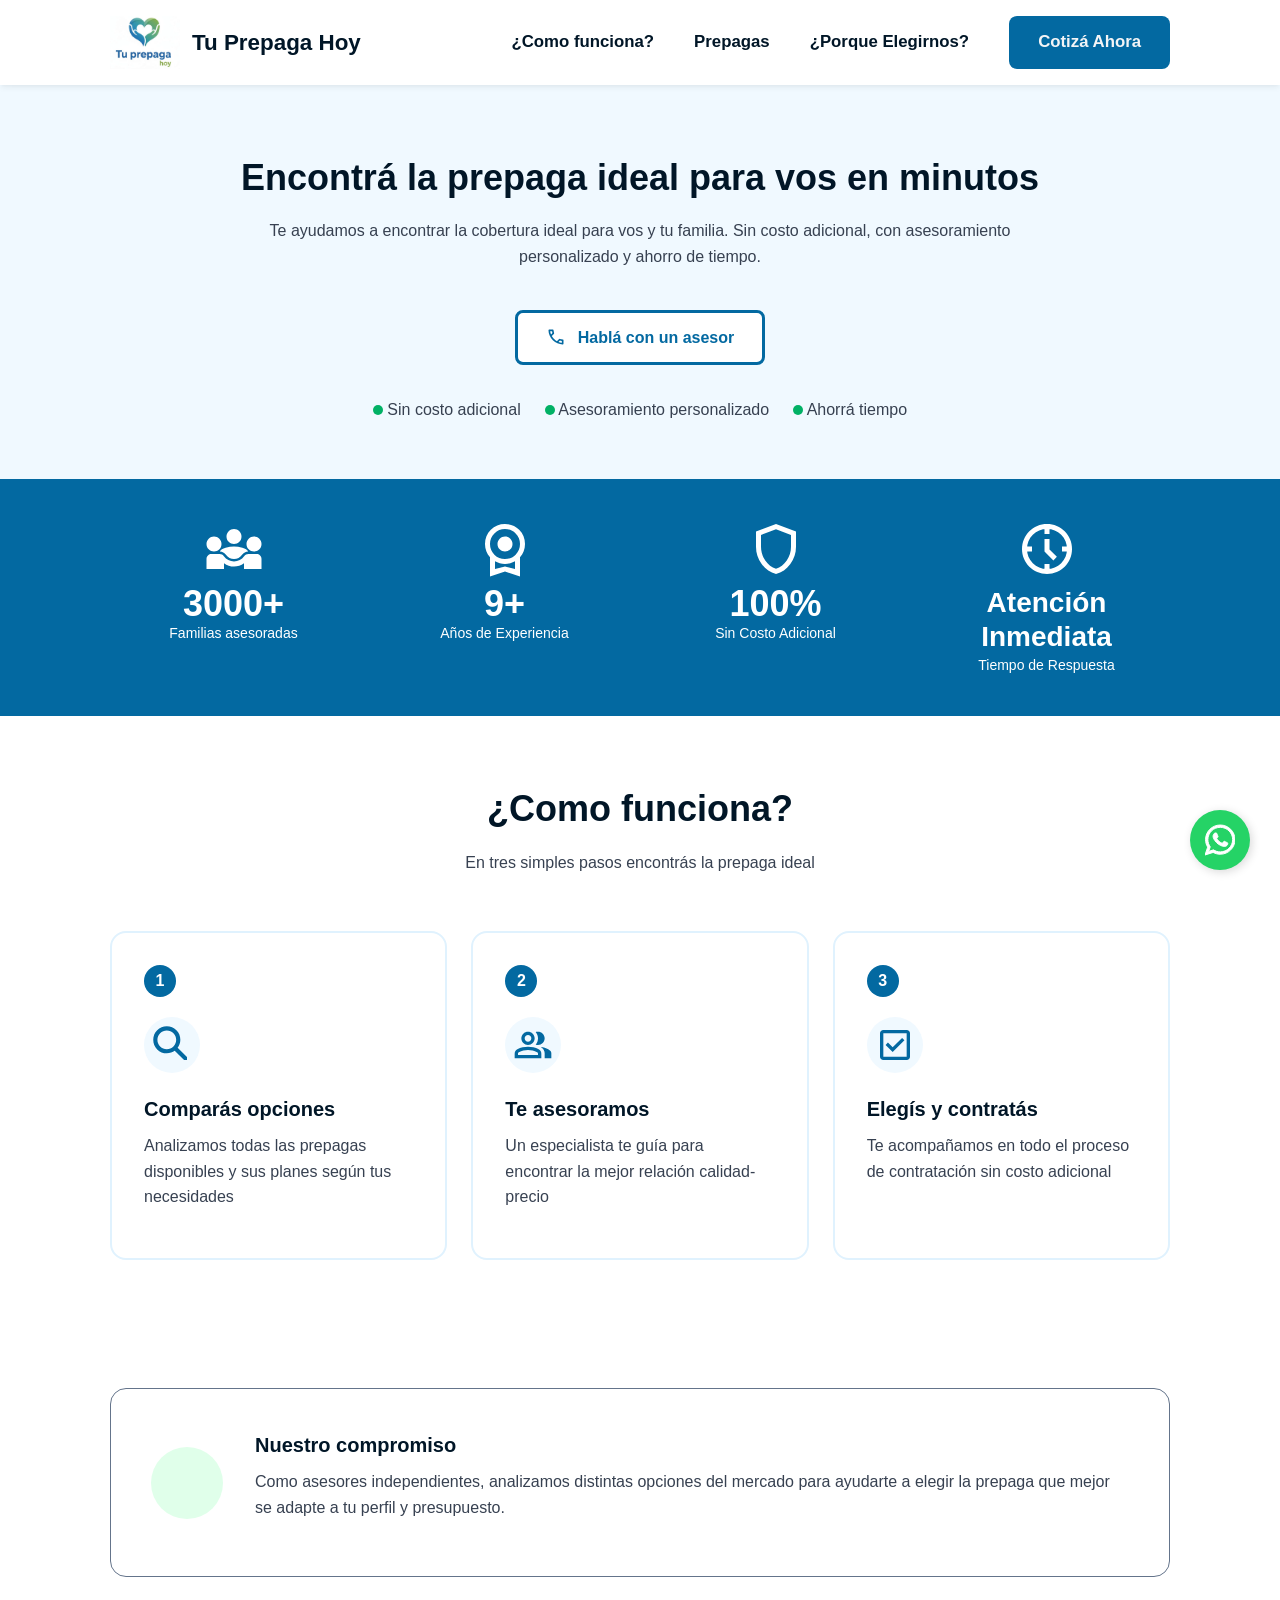
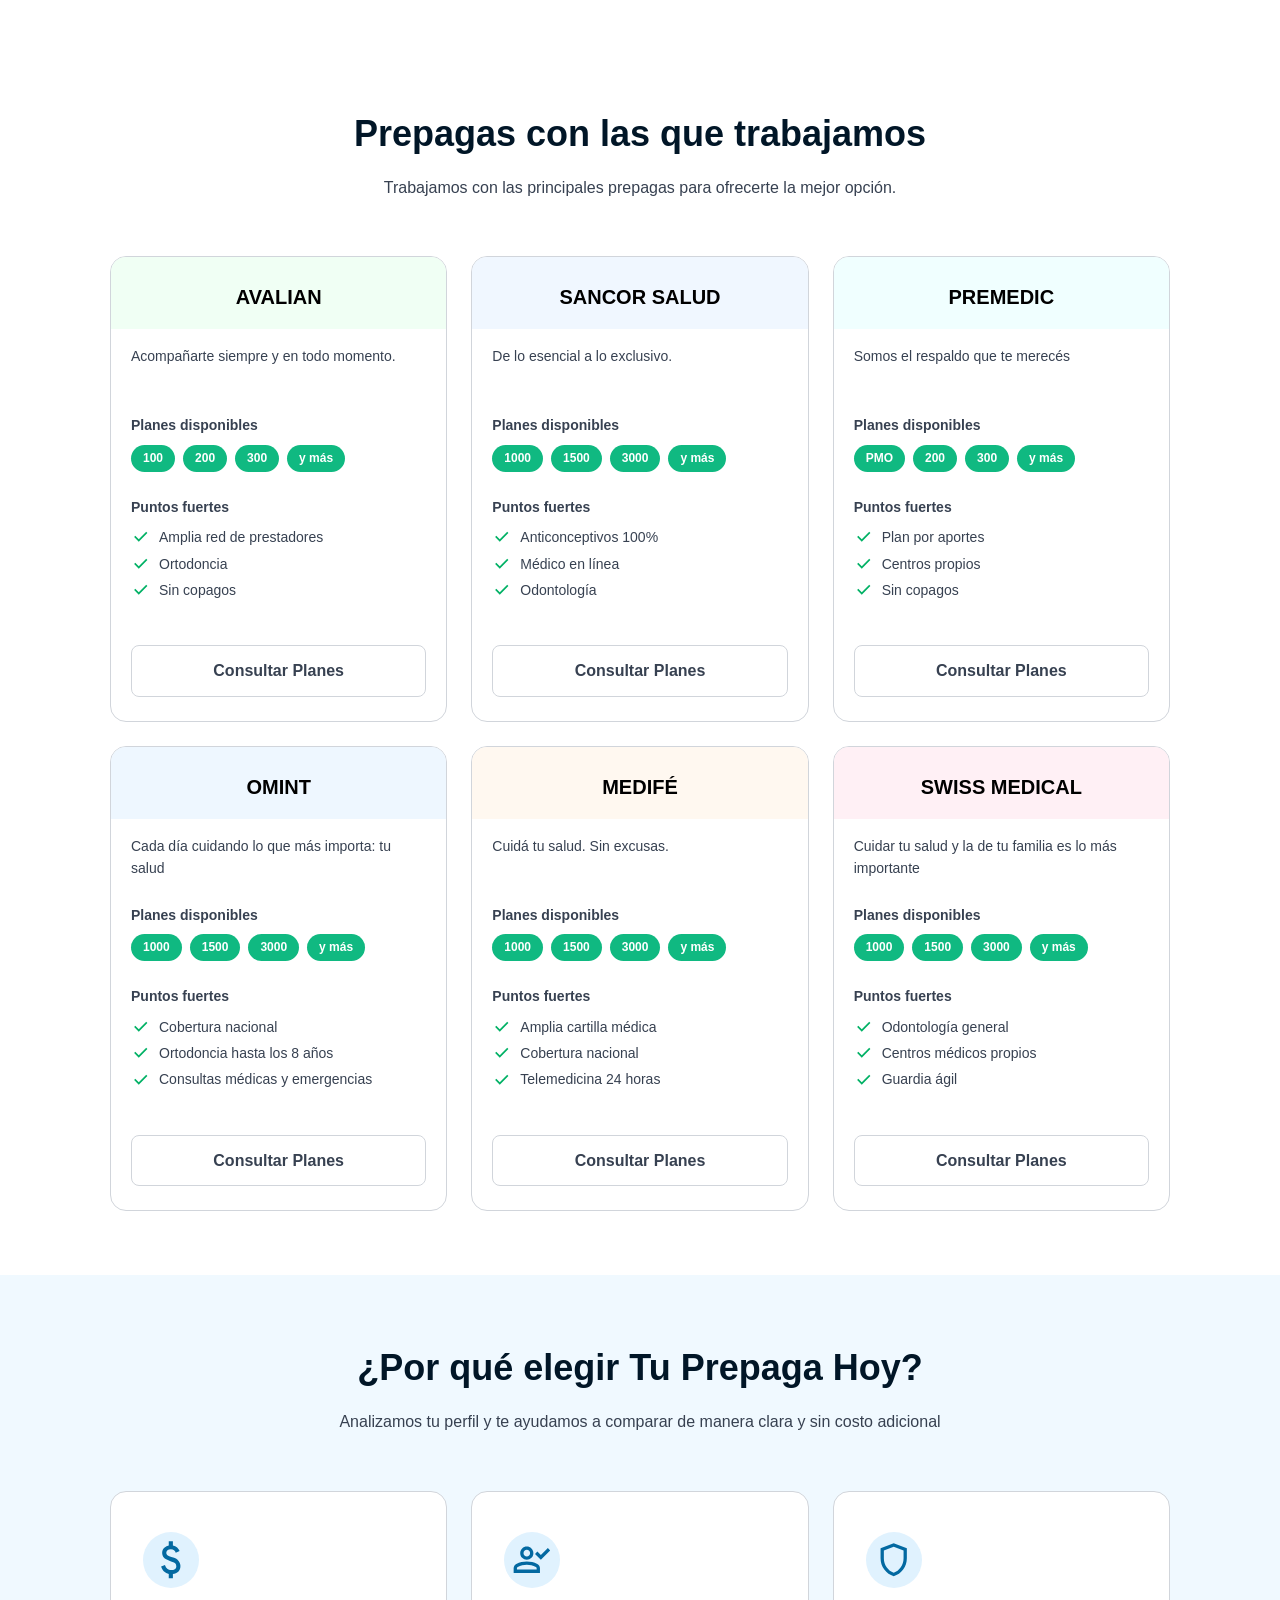
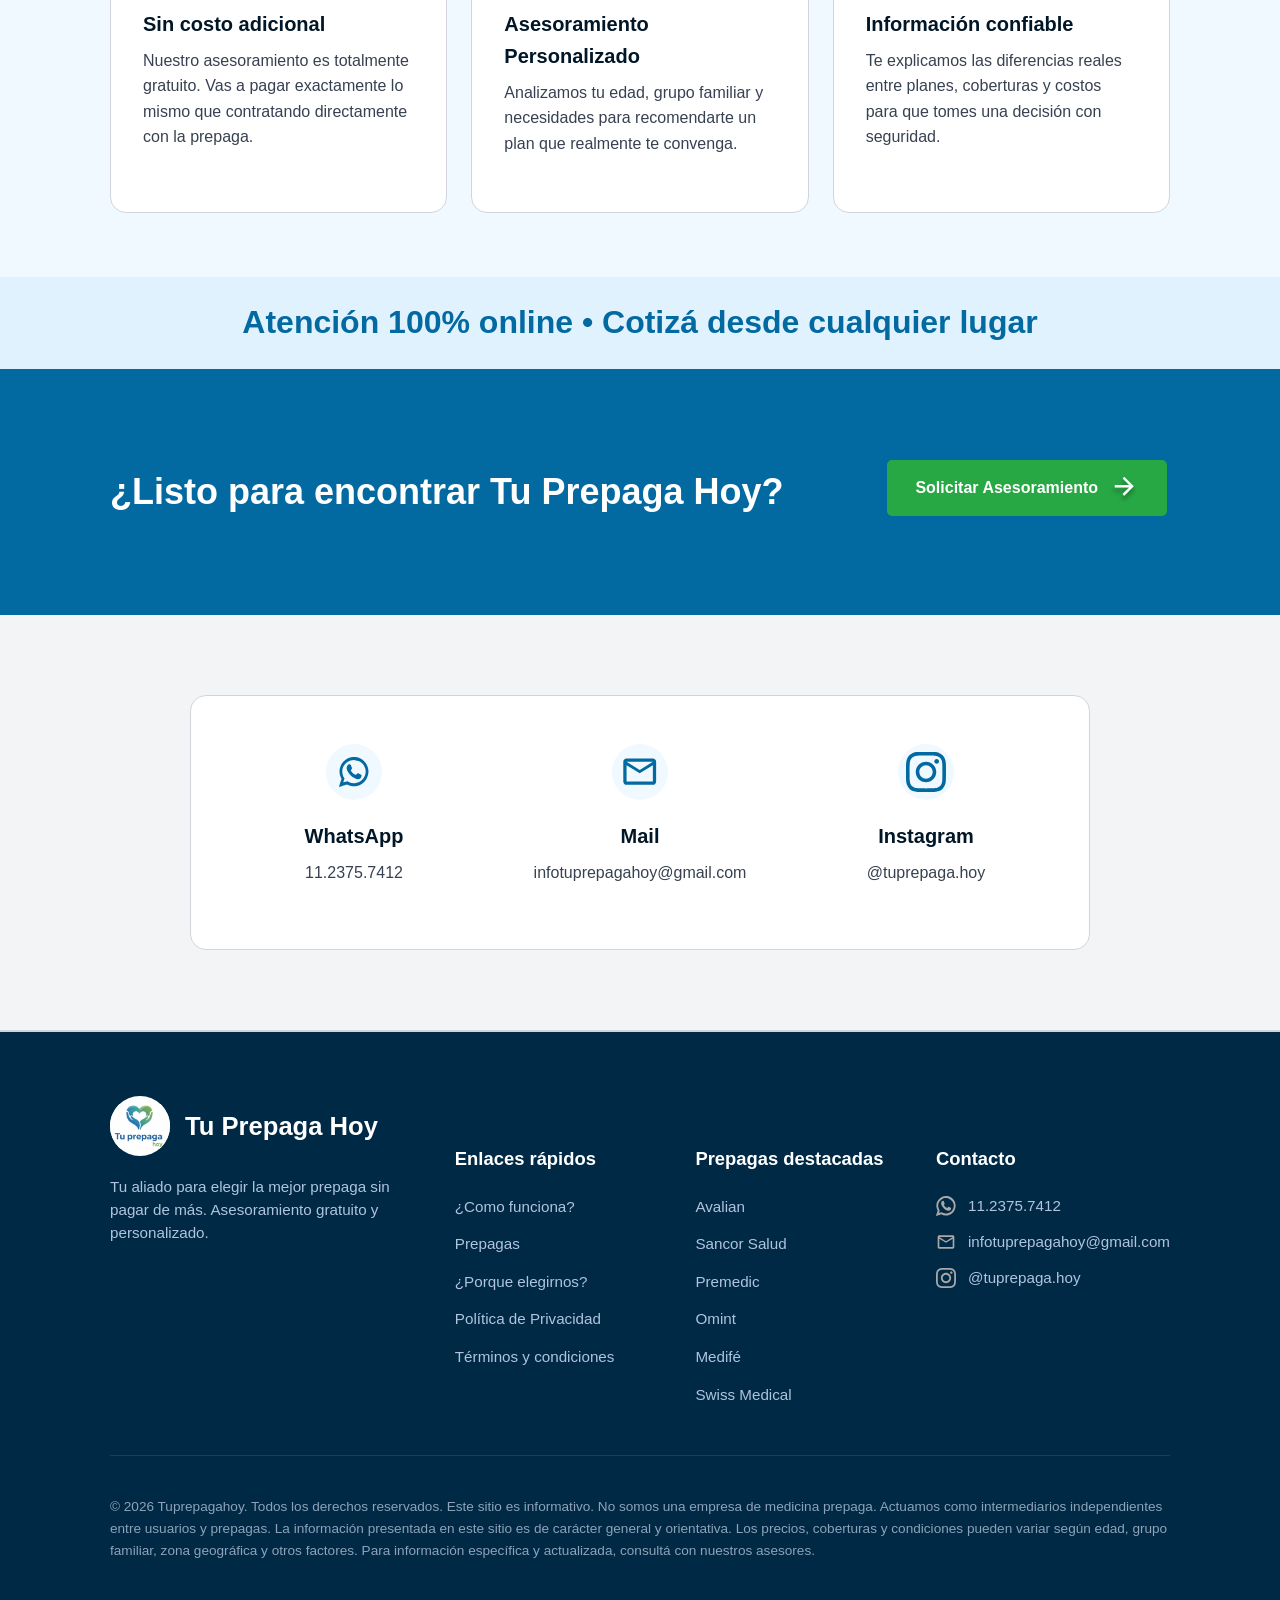
==== index.html @ 1fef763d "Add files via upload" ====
<!doctype html>
<html lang="es">
  <head>
    <meta charset="UTF-8" />
    <meta name="viewport" content="width=device-width, initial-scale=1.0" />
    <link rel="shortcut icon" href="/assets/favicon.ico" type="image/x-icon" />
    <link rel="canonical" href="https://tuprepagahoy.com.ar/" />

    <title>Tu Prepaga Hoy - Encontrá tu cobertura ideal</title>
    <link rel="stylesheet" href="/assets/styles.css?v=1" />
    <script src="/assets/script.js"></script>
    <!-- Google tag (gtag.js) -->
    <script
      async
      src="https://www.googletagmanager.com/gtag/js?id=G-STH81MW0H1"
    ></script>
    <script>
      window.dataLayer = window.dataLayer || [];
      function gtag() {
        dataLayer.push(arguments);
      }
      gtag("js", new Date());

      gtag("config", "G-STH81MW0H1");
    </script>
  </head>

  <body>
    <header class="header">
      <div class="container header-container">
        <a href="#" class="logo">
          <div class="img-logo">
            <img
              src="/assets/logo.png"
              alt="Logo Tu Prepaga hoy"
              width="30px"
            />
          </div>
          <h1 class="logo-text">Tu Prepaga Hoy</h1>
        </a>

        <button id="menu-toggle" class="menu-toggle" aria-label="Abrir menú">
          <svg
            xmlns="http://www.w3.org/2000/svg"
            width="32"
            height="32"
            viewBox="0 0 24 24"
          >
            <!-- Icon from Meteor Icons by zkreations - https://github.com/zkreations/icons/blob/main/LICENSE -->
            <path
              fill="none"
              stroke="currentColor"
              stroke-linecap="round"
              stroke-linejoin="round"
              stroke-width="2"
              d="M7 6h14M7 12h14M7 18h14M3 18"
            />
          </svg>
        </button>

        <div id="nav-menu" class="nav-menu">
          <nav>
            <ul>
              <li>
                <a href="#como-funciona" class="nav-link">¿Como funciona?</a>
              </li>
              <li><a href="#prepagas" class="nav-link">Prepagas</a></li>
              <li>
                <a href="#por-que-elegirnos" class="nav-link"
                  >¿Porque Elegirnos?</a
                >
              </li>
            </ul>
          </nav>
          <a href="#contacto" class="btn btn-primary btn-cotiza cotiza-nav"
            >Cotizá Ahora</a
          >
        </div>
      </div>
    </header>

    <main>
      <section class="hero">
        <div class="container text-center hero-content">
          <h2>Encontrá la prepaga ideal para vos en minutos</h2>
          <p>
            Te ayudamos a encontrar la cobertura ideal para vos y tu familia.
            Sin costo adicional, con asesoramiento personalizado y ahorro de
            tiempo.
          </p>
          <a href="#contacto" class="btn btn-secondary hero-btn">
            <svg
              width="20"
              height="20"
              viewBox="0 0 45 45"
              fill="none"
              xmlns="http://www.w3.org/2000/svg"
            >
              <mask
                id="mask0_9_12"
                style="mask-type: alpha"
                maskUnits="userSpaceOnUse"
                x="0"
                y="0"
                width="45"
                height="45"
              >
                <rect width="45" height="45" fill="#D9D9D9" />
              </mask>
              <g mask="url(#mask0_9_12)">
                <path
                  d="M37.4063 39.375C33.5 39.375 29.6406 38.5234 25.8281 36.8203C22.0156 35.1172 18.5469 32.7031 15.4219 29.5781C12.2969 26.4531 9.88281 22.9844 8.17969 19.1719C6.47656 15.3594 5.625 11.5 5.625 7.59375C5.625 7.03125 5.8125 6.5625 6.1875 6.1875C6.5625 5.8125 7.03125 5.625 7.59375 5.625H15.1875C15.625 5.625 16.0156 5.77344 16.3594 6.07031C16.7031 6.36719 16.9062 6.71875 16.9688 7.125L18.1875 13.6875C18.25 14.1875 18.2344 14.6094 18.1406 14.9531C18.0469 15.2969 17.875 15.5938 17.625 15.8438L13.0781 20.4375C13.7031 21.5938 14.4453 22.7109 15.3047 23.7891C16.1641 24.8672 17.1094 25.9062 18.1406 26.9062C19.1094 27.875 20.125 28.7734 21.1875 29.6016C22.25 30.4297 23.375 31.1875 24.5625 31.875L28.9688 27.4688C29.25 27.1875 29.6172 26.9766 30.0703 26.8359C30.5234 26.6953 30.9688 26.6562 31.4062 26.7188L37.875 28.0312C38.3125 28.1562 38.6719 28.3828 38.9531 28.7109C39.2344 29.0391 39.375 29.4063 39.375 29.8125V37.4063C39.375 37.9688 39.1875 38.4375 38.8125 38.8125C38.4375 39.1875 37.9688 39.375 37.4063 39.375ZM11.2969 16.875L14.3906 13.7812L13.5938 9.375H9.42188C9.57813 10.6562 9.79688 11.9219 10.0781 13.1719C10.3594 14.4219 10.7656 15.6562 11.2969 16.875ZM28.0781 33.6562C29.2969 34.1875 30.5391 34.6094 31.8047 34.9219C33.0703 35.2344 34.3438 35.4375 35.625 35.5312V31.4062L31.2188 30.5156L28.0781 33.6562Z"
                  fill="#0369A1"
                />
              </g>
            </svg>

            <span>Hablá con un asesor</span>
          </a>
          <div class="hero-features">
            <div class="feature-item">
              <svg
                width="10"
                height="10"
                viewBox="0 0 16 16"
                fill="none"
                xmlns="http://www.w3.org/2000/svg"
              >
                <circle cx="8" cy="8" r="8" fill="#01B165" />
              </svg>

              Sin costo adicional
            </div>
            <div class="feature-item">
              <svg
                width="10"
                height="10"
                viewBox="0 0 16 16"
                fill="none"
                xmlns="http://www.w3.org/2000/svg"
              >
                <circle cx="8" cy="8" r="8" fill="#01B165" />
              </svg>

              Asesoramiento personalizado
            </div>
            <div class="feature-item">
              <svg
                width="10"
                height="10"
                viewBox="0 0 16 16"
                fill="none"
                xmlns="http://www.w3.org/2000/svg"
              >
                <circle cx="8" cy="8" r="8" fill="#01B165" />
              </svg>

              Ahorrá tiempo
            </div>
          </div>
        </div>
      </section>

      <section class="stats">
        <div class="container grid grid-4 stats-grid">
          <div class="stat-item">
            <svg
              width="60"
              height="60"
              viewBox="0 0 60 60"
              fill="none"
              xmlns="http://www.w3.org/2000/svg"
            >
              <mask
                id="mask0_11_31"
                style="mask-type: alpha"
                maskUnits="userSpaceOnUse"
                x="0"
                y="0"
                width="60"
                height="60"
              >
                <rect width="60" height="60" fill="#D9D9D9" />
              </mask>
              <g mask="url(#mask0_11_31)">
                <path
                  d="M2.50006 49.9996V39.9996C2.50006 38.5829 2.98964 37.3954 3.96881 36.4371C4.94798 35.4787 6.12506 34.9996 7.50006 34.9996H15.6876C16.5209 34.9996 17.3126 35.2079 18.0626 35.6246C18.8126 36.0413 19.4167 36.6038 19.8751 37.3121C21.0834 38.9371 22.573 40.2079 24.3438 41.1246C26.1147 42.0413 28.0001 42.4996 30.0001 42.4996C32.0417 42.4996 33.948 42.0413 35.7188 41.1246C37.4897 40.2079 38.9584 38.9371 40.1251 37.3121C40.6667 36.6038 41.3022 36.0413 42.0313 35.6246C42.7605 35.2079 43.5209 34.9996 44.3126 34.9996H52.5001C53.9167 34.9996 55.1042 35.4787 56.0626 36.4371C57.0209 37.3954 57.5001 38.5829 57.5001 39.9996V49.9996H40.0001V44.3121C38.5417 45.3538 36.9688 46.1454 35.2813 46.6871C33.5938 47.2288 31.8334 47.4996 30.0001 47.4996C28.2084 47.4996 26.4584 47.2183 24.7501 46.6558C23.0417 46.0933 21.4584 45.2913 20.0001 44.2496V49.9996H2.50006ZM30.0001 39.9996C28.4167 39.9996 26.9167 39.635 25.5001 38.9058C24.0834 38.1767 22.8959 37.1663 21.9376 35.8746C21.2292 34.8329 20.3438 34.01 19.2813 33.4058C18.2188 32.8017 17.0626 32.4996 15.8126 32.4996C16.7292 30.9579 18.6667 29.7392 21.6251 28.8433C24.5834 27.9475 27.3751 27.4996 30.0001 27.4996C32.6251 27.4996 35.4167 27.9475 38.3751 28.8433C41.3334 29.7392 43.2709 30.9579 44.1876 32.4996C42.9792 32.4996 41.8334 32.8017 40.7501 33.4058C39.6667 34.01 38.7709 34.8329 38.0626 35.8746C37.1459 37.2079 35.9792 38.2288 34.5626 38.9371C33.1459 39.6454 31.6251 39.9996 30.0001 39.9996ZM10.0001 32.4996C7.91673 32.4996 6.1459 31.7704 4.68756 30.3121C3.22923 28.8537 2.50006 27.0829 2.50006 24.9996C2.50006 22.8746 3.22923 21.0933 4.68756 19.6558C6.1459 18.2183 7.91673 17.4996 10.0001 17.4996C12.1251 17.4996 13.9063 18.2183 15.3438 19.6558C16.7813 21.0933 17.5001 22.8746 17.5001 24.9996C17.5001 27.0829 16.7813 28.8537 15.3438 30.3121C13.9063 31.7704 12.1251 32.4996 10.0001 32.4996ZM50.0001 32.4996C47.9167 32.4996 46.1459 31.7704 44.6876 30.3121C43.2292 28.8537 42.5001 27.0829 42.5001 24.9996C42.5001 22.8746 43.2292 21.0933 44.6876 19.6558C46.1459 18.2183 47.9167 17.4996 50.0001 17.4996C52.1251 17.4996 53.9063 18.2183 55.3438 19.6558C56.7813 21.0933 57.5001 22.8746 57.5001 24.9996C57.5001 27.0829 56.7813 28.8537 55.3438 30.3121C53.9063 31.7704 52.1251 32.4996 50.0001 32.4996ZM30.0001 24.9996C27.9167 24.9996 26.1459 24.2704 24.6876 22.8121C23.2292 21.3537 22.5001 19.5829 22.5001 17.4996C22.5001 15.3746 23.2292 13.5933 24.6876 12.1558C26.1459 10.7183 27.9167 9.99957 30.0001 9.99957C32.1251 9.99957 33.9063 10.7183 35.3438 12.1558C36.7813 13.5933 37.5001 15.3746 37.5001 17.4996C37.5001 19.5829 36.7813 21.3537 35.3438 22.8121C33.9063 24.2704 32.1251 24.9996 30.0001 24.9996Z"
                  fill="white"
                />
              </g>
            </svg>

            <div class="stat-number">3000+</div>
            <div class="stat-label">Familias asesoradas</div>
          </div>
          <div class="stat-item">
            <svg
              width="60"
              height="60"
              viewBox="0 0 60 60"
              fill="none"
              xmlns="http://www.w3.org/2000/svg"
            >
              <mask
                id="mask0_11_43"
                style="mask-type: alpha"
                maskUnits="userSpaceOnUse"
                x="0"
                y="0"
                width="60"
                height="60"
              >
                <rect width="60" height="60" fill="#D9D9D9" />
              </mask>
              <g mask="url(#mask0_11_43)">
                <path
                  d="M30 32.5C27.9167 32.5 26.1458 31.7708 24.6875 30.3125C23.2292 28.8542 22.5 27.0833 22.5 25C22.5 22.9167 23.2292 21.1458 24.6875 19.6875C26.1458 18.2292 27.9167 17.5 30 17.5C32.0833 17.5 33.8542 18.2292 35.3125 19.6875C36.7708 21.1458 37.5 22.9167 37.5 25C37.5 27.0833 36.7708 28.8542 35.3125 30.3125C33.8542 31.7708 32.0833 32.5 30 32.5ZM15 57.5V38.1875C13.4167 36.4375 12.1875 34.4375 11.3125 32.1875C10.4375 29.9375 10 27.5417 10 25C10 19.4167 11.9375 14.6875 15.8125 10.8125C19.6875 6.9375 24.4167 5 30 5C35.5833 5 40.3125 6.9375 44.1875 10.8125C48.0625 14.6875 50 19.4167 50 25C50 27.5417 49.5625 29.9375 48.6875 32.1875C47.8125 34.4375 46.5833 36.4375 45 38.1875V57.5L30 52.5L15 57.5ZM30 40C34.1667 40 37.7083 38.5417 40.625 35.625C43.5417 32.7083 45 29.1667 45 25C45 20.8333 43.5417 17.2917 40.625 14.375C37.7083 11.4583 34.1667 10 30 10C25.8333 10 22.2917 11.4583 19.375 14.375C16.4583 17.2917 15 20.8333 15 25C15 29.1667 16.4583 32.7083 19.375 35.625C22.2917 38.5417 25.8333 40 30 40ZM20 50.0625L30 47.5L40 50.0625V42.3125C38.5417 43.1458 36.9688 43.8021 35.2812 44.2812C33.5938 44.7604 31.8333 45 30 45C28.1667 45 26.4062 44.7604 24.7188 44.2812C23.0313 43.8021 21.4583 43.1458 20 42.3125V50.0625Z"
                  fill="white"
                />
              </g>
            </svg>

            <div class="stat-number">9+</div>
            <div class="stat-label">Años de Experiencia</div>
          </div>
          <div class="stat-item">
            <svg
              width="60"
              height="60"
              viewBox="0 0 60 60"
              fill="none"
              xmlns="http://www.w3.org/2000/svg"
            >
              <mask
                id="mask0_39_16"
                style="mask-type: alpha"
                maskUnits="userSpaceOnUse"
                x="0"
                y="0"
                width="60"
                height="60"
              >
                <rect width="60" height="60" fill="#D9D9D9" />
              </mask>
              <g mask="url(#mask0_39_16)">
                <path
                  d="M30 55C24.2083 53.5417 19.4271 50.2188 15.6562 45.0312C11.8854 39.8438 10 34.0833 10 27.75V12.5L30 5L50 12.5V27.75C50 34.0833 48.1146 39.8438 44.3438 45.0312C40.5729 50.2188 35.7917 53.5417 30 55ZM30 49.75C34.3333 48.375 37.9167 45.625 40.75 41.5C43.5833 37.375 45 32.7917 45 27.75V15.9375L30 10.3125L15 15.9375V27.75C15 32.7917 16.4167 37.375 19.25 41.5C22.0833 45.625 25.6667 48.375 30 49.75Z"
                  fill="white"
                />
              </g>
            </svg>
            <div class="stat-number">100%</div>
            <div class="stat-label">Sin Costo Adicional</div>
          </div>
          <div class="stat-item stat-atencion">
            <svg
              width="60"
              height="60"
              viewBox="0 0 60 60"
              fill="none"
              xmlns="http://www.w3.org/2000/svg"
            >
              <mask
                id="mask0_39_22"
                style="mask-type: alpha"
                maskUnits="userSpaceOnUse"
                x="0"
                y="0"
                width="60"
                height="60"
              >
                <rect width="60" height="60" fill="#D9D9D9" />
              </mask>
              <g mask="url(#mask0_39_22)">
                <path
                  d="M36.375 41.375L27.5 32.5V20H32.5V30.4375L39.875 37.8125L36.375 41.375ZM27.5 15V10H32.5V15H27.5ZM45 32.5V27.5H50V32.5H45ZM27.5 50V45H32.5V50H27.5ZM10 32.5V27.5H15V32.5H10ZM30 55C26.5417 55 23.2917 54.3438 20.25 53.0312C17.2083 51.7188 14.5625 49.9375 12.3125 47.6875C10.0625 45.4375 8.28125 42.7917 6.96875 39.75C5.65625 36.7083 5 33.4583 5 30C5 26.5417 5.65625 23.2917 6.96875 20.25C8.28125 17.2083 10.0625 14.5625 12.3125 12.3125C14.5625 10.0625 17.2083 8.28125 20.25 6.96875C23.2917 5.65625 26.5417 5 30 5C33.4583 5 36.7083 5.65625 39.75 6.96875C42.7917 8.28125 45.4375 10.0625 47.6875 12.3125C49.9375 14.5625 51.7188 17.2083 53.0312 20.25C54.3438 23.2917 55 26.5417 55 30C55 33.4583 54.3438 36.7083 53.0312 39.75C51.7188 42.7917 49.9375 45.4375 47.6875 47.6875C45.4375 49.9375 42.7917 51.7188 39.75 53.0312C36.7083 54.3438 33.4583 55 30 55ZM30 50C35.5833 50 40.3125 48.0625 44.1875 44.1875C48.0625 40.3125 50 35.5833 50 30C50 24.4167 48.0625 19.6875 44.1875 15.8125C40.3125 11.9375 35.5833 10 30 10C24.4167 10 19.6875 11.9375 15.8125 15.8125C11.9375 19.6875 10 24.4167 10 30C10 35.5833 11.9375 40.3125 15.8125 44.1875C19.6875 48.0625 24.4167 50 30 50Z"
                  fill="white"
                />
              </g>
            </svg>
            <div class="stat-number stat-text">Atención Inmediata</div>
            <div class="stat-label">Tiempo de Respuesta</div>
          </div>
        </div>
      </section>

      <section id="como-funciona" class="how-it-works padding-y-lg">
        <div class="container text-center mb-lg">
          <h2>¿Como funciona?</h2>
          <p>En tres simples pasos encontrás la prepaga ideal</p>
        </div>
        <div class="container grid grid-3 gap-md">
          <div class="step-card">
            <div class="step-num">1</div>
            <div class="step-icon-container">
              <svg
                width="50"
                height="50"
                viewBox="0 0 50 50"
                fill="none"
                xmlns="http://www.w3.org/2000/svg"
              >
                <mask
                  id="mask0_15_22"
                  style="mask-type: alpha"
                  maskUnits="userSpaceOnUse"
                  x="0"
                  y="0"
                  width="40"
                  height="40"
                >
                  <rect width="50" height="50" fill="#D9D9D9" />
                </mask>
                <g mask="url(#mask0_15_22)">
                  <path
                    d="M40.8333 43.75L27.7083 30.625C26.6667 31.4583 25.4687 32.1181 24.1146 32.6042C22.7604 33.0903 21.3194 33.3333 19.7917 33.3333C16.0069 33.3333 12.8038 32.0226 10.1823 29.401C7.56076 26.7795 6.25 23.5764 6.25 19.7917C6.25 16.0069 7.56076 12.8038 10.1823 10.1823C12.8038 7.56076 16.0069 6.25 19.7917 6.25C23.5764 6.25 26.7795 7.56076 29.401 10.1823C32.0226 12.8038 33.3333 16.0069 33.3333 19.7917C33.3333 21.3194 33.0903 22.7604 32.6042 24.1146C32.1181 25.4687 31.4583 26.6667 30.625 27.7083L43.75 40.8333L40.8333 43.75ZM19.7917 29.1667C22.3958 29.1667 24.6094 28.2552 26.4323 26.4323C28.2552 24.6094 29.1667 22.3958 29.1667 19.7917C29.1667 17.1875 28.2552 14.974 26.4323 13.151C24.6094 11.3281 22.3958 10.4167 19.7917 10.4167C17.1875 10.4167 14.974 11.3281 13.151 13.151C11.3281 14.974 10.4167 17.1875 10.4167 19.7917C10.4167 22.3958 11.3281 24.6094 13.151 26.4323C14.974 28.2552 17.1875 29.1667 19.7917 29.1667Z"
                    fill="#0369A1"
                  />
                </g>
              </svg>
            </div>
            <h3>Comparás opciones</h3>
            <p>
              Analizamos todas las prepagas disponibles y sus planes según tus
              necesidades
            </p>
          </div>
          <div class="step-card">
            <div class="step-num">2</div>
            <div class="step-icon-container">
              <svg
                width="40"
                height="40"
                viewBox="0 0 50 50"
                fill="none"
                xmlns="http://www.w3.org/2000/svg"
              >
                <mask
                  id="mask0_15_28"
                  style="mask-type: alpha"
                  maskUnits="userSpaceOnUse"
                  x="0"
                  y="0"
                  width="50"
                  height="50"
                >
                  <rect width="50" height="50" fill="#D9D9D9" />
                </mask>
                <g mask="url(#mask0_15_28)">
                  <path
                    d="M2.08331 41.6667V35.8334C2.08331 34.6528 2.38713 33.5677 2.99477 32.5782C3.60241 31.5886 4.4097 30.8334 5.41665 30.3125C7.56942 29.2362 9.75692 28.4289 11.9791 27.8907C14.2014 27.3525 16.4583 27.0834 18.75 27.0834C21.0416 27.0834 23.2986 27.3525 25.5208 27.8907C27.743 28.4289 29.9305 29.2362 32.0833 30.3125C33.0903 30.8334 33.8975 31.5886 34.5052 32.5782C35.1128 33.5677 35.4166 34.6528 35.4166 35.8334V41.6667H2.08331ZM39.5833 41.6667V35.4167C39.5833 33.8889 39.158 32.4219 38.3073 31.0157C37.4566 29.6094 36.25 28.4028 34.6875 27.3959C36.4583 27.6042 38.125 27.9601 39.6875 28.4636C41.25 28.9671 42.7083 29.5834 44.0625 30.3125C45.3125 31.007 46.2673 31.7796 46.9271 32.6302C47.5868 33.4809 47.9166 34.4098 47.9166 35.4167V41.6667H39.5833ZM18.75 25C16.4583 25 14.4965 24.1841 12.8646 22.5521C11.2326 20.9202 10.4166 18.9584 10.4166 16.6667C10.4166 14.375 11.2326 12.4132 12.8646 10.7813C14.4965 9.14935 16.4583 8.33337 18.75 8.33337C21.0416 8.33337 23.0035 9.14935 24.6354 10.7813C26.2673 12.4132 27.0833 14.375 27.0833 16.6667C27.0833 18.9584 26.2673 20.9202 24.6354 22.5521C23.0035 24.1841 21.0416 25 18.75 25ZM39.5833 16.6667C39.5833 18.9584 38.7673 20.9202 37.1354 22.5521C35.5035 24.1841 33.5416 25 31.25 25C30.868 25 30.3819 24.9566 29.7916 24.8698C29.2014 24.783 28.7153 24.6875 28.3333 24.5834C29.2708 23.4723 29.9913 22.2396 30.4948 20.8855C30.9982 19.5313 31.25 18.125 31.25 16.6667C31.25 15.2084 30.9982 13.8021 30.4948 12.448C29.9913 11.0938 29.2708 9.86115 28.3333 8.75004C28.8194 8.57643 29.3055 8.46358 29.7916 8.4115C30.2778 8.35942 30.7639 8.33337 31.25 8.33337C33.5416 8.33337 35.5035 9.14935 37.1354 10.7813C38.7673 12.4132 39.5833 14.375 39.5833 16.6667ZM6.24998 37.5H31.25V35.8334C31.25 35.4514 31.1545 35.1042 30.9635 34.7917C30.7725 34.4792 30.5208 34.2362 30.2083 34.0625C28.3333 33.125 26.441 32.4219 24.5312 31.9532C22.6215 31.4844 20.6944 31.25 18.75 31.25C16.8055 31.25 14.8785 31.4844 12.9687 31.9532C11.059 32.4219 9.16665 33.125 7.29165 34.0625C6.97915 34.2362 6.72741 34.4792 6.53644 34.7917C6.34547 35.1042 6.24998 35.4514 6.24998 35.8334V37.5ZM18.75 20.8334C19.8958 20.8334 20.8767 20.4254 21.6927 19.6094C22.5087 18.7934 22.9166 17.8125 22.9166 16.6667C22.9166 15.5209 22.5087 14.54 21.6927 13.724C20.8767 12.908 19.8958 12.5 18.75 12.5C17.6041 12.5 16.6232 12.908 15.8073 13.724C14.9913 14.54 14.5833 15.5209 14.5833 16.6667C14.5833 17.8125 14.9913 18.7934 15.8073 19.6094C16.6232 20.4254 17.6041 20.8334 18.75 20.8334Z"
                    fill="#0369A1"
                  />
                </g>
              </svg>
            </div>
            <h3>Te asesoramos</h3>
            <p>
              Un especialista te guía para encontrar la mejor relación
              calidad-precio
            </p>
          </div>
          <div class="step-card">
            <div class="step-num">3</div>
            <div class="step-icon-container">
              <svg
                width="40"
                height="40"
                viewBox="0 0 50 50"
                fill="none"
                xmlns="http://www.w3.org/2000/svg"
              >
                <mask
                  id="mask0_15_34"
                  style="mask-type: alpha"
                  maskUnits="userSpaceOnUse"
                  x="0"
                  y="0"
                  width="50"
                  height="50"
                >
                  <rect width="50" height="50" fill="#D9D9D9" />
                </mask>
                <g mask="url(#mask0_15_34)">
                  <path
                    d="M22.0833 33.75L36.7708 19.0625L33.8542 16.1458L22.0833 27.9167L16.1458 21.9792L13.2292 24.8958L22.0833 33.75ZM10.4167 43.75C9.27083 43.75 8.28993 43.342 7.47396 42.526C6.65799 41.7101 6.25 40.7292 6.25 39.5833V10.4167C6.25 9.27083 6.65799 8.28993 7.47396 7.47396C8.28993 6.65799 9.27083 6.25 10.4167 6.25H39.5833C40.7292 6.25 41.7101 6.65799 42.526 7.47396C43.342 8.28993 43.75 9.27083 43.75 10.4167V39.5833C43.75 40.7292 43.342 41.7101 42.526 42.526C41.7101 43.342 40.7292 43.75 39.5833 43.75H10.4167ZM10.4167 39.5833H39.5833V10.4167H10.4167V39.5833Z"
                    fill="#0369A1"
                  />
                </g>
              </svg>
            </div>
            <h3>Elegís y contratás</h3>
            <p>
              Te acompañamos en todo el proceso de contratación sin costo
              adicional
            </p>
          </div>
        </div>
      </section>

      <section class="commitment padding-y-lg">
        <div class="container">
          <div class="commitment-box">
            <div class="commitment-circle"></div>
            <div class="commitment-text">
              <h3>Nuestro compromiso</h3>
              <p>
                Como asesores independientes, analizamos distintas opciones del
                mercado para ayudarte a elegir la prepaga que mejor se adapte a
                tu perfil y presupuesto.
              </p>
            </div>
          </div>
        </div>
      </section>

      <section id="prepagas" class="prepagas padding-y-lg">
        <div class="container text-center mb-lg">
          <h2>Prepagas con las que trabajamos</h2>
          <p>
            Trabajamos con las principales prepagas para ofrecerte la mejor
            opción.
          </p>
        </div>
        <div class="container grid grid-3 gap-md">
          <article class="prepaga-card avalian">
            <div class="prepaga-header">
              <h3 class="prepaga-name">AVALIAN</h3>
            </div>
            <div class="prepaga-body">
              <p class="prepaga-tagline">
                Acompañarte siempre y en todo momento.
              </p>
              <h4>Planes disponibles</h4>
              <div class="planes-tags">
                <span class="tag">100</span><span class="tag">200</span
                ><span class="tag">300</span><span class="tag">y más</span>
              </div>
              <h4>Puntos fuertes</h4>
              <ul class="puntos-fuertes">
                <li>
                  <svg
                    width="20"
                    height="20"
                    viewBox="0 0 26 26"
                    fill="none"
                    xmlns="http://www.w3.org/2000/svg"
                  >
                    <mask
                      id="mask0_21_656"
                      style="mask-type: alpha"
                      maskUnits="userSpaceOnUse"
                      x="0"
                      y="0"
                      width="26"
                      height="26"
                    >
                      <rect width="25.3719" height="25.3719" fill="#D9D9D9" />
                    </mask>
                    <g mask="url(#mask0_21_656)">
                      <path
                        d="M10.0959 19.029L4.07007 13.0032L5.57652 11.4967L10.0959 16.0161L19.7953 6.31665L21.3018 7.82311L10.0959 19.029Z"
                        fill="#01B165"
                      />
                    </g>
                  </svg>
                  Amplia red de prestadores
                </li>
                <li>
                  <svg
                    width="20"
                    height="20"
                    viewBox="0 0 26 26"
                    fill="none"
                    xmlns="http://www.w3.org/2000/svg"
                  >
                    <mask
                      id="mask0_21_656"
                      style="mask-type: alpha"
                      maskUnits="userSpaceOnUse"
                      x="0"
                      y="0"
                      width="26"
                      height="26"
                    >
                      <rect width="25.3719" height="25.3719" fill="#D9D9D9" />
                    </mask>
                    <g mask="url(#mask0_21_656)">
                      <path
                        d="M10.0959 19.029L4.07007 13.0032L5.57652 11.4967L10.0959 16.0161L19.7953 6.31665L21.3018 7.82311L10.0959 19.029Z"
                        fill="#01B165"
                      />
                    </g>
                  </svg>
                  Ortodoncia
                </li>
                <li>
                  <svg
                    width="20"
                    height="20"
                    viewBox="0 0 26 26"
                    fill="none"
                    xmlns="http://www.w3.org/2000/svg"
                  >
                    <mask
                      id="mask0_21_656"
                      style="mask-type: alpha"
                      maskUnits="userSpaceOnUse"
                      x="0"
                      y="0"
                      width="26"
                      height="26"
                    >
                      <rect width="25.3719" height="25.3719" fill="#D9D9D9" />
                    </mask>
                    <g mask="url(#mask0_21_656)">
                      <path
                        d="M10.0959 19.029L4.07007 13.0032L5.57652 11.4967L10.0959 16.0161L19.7953 6.31665L21.3018 7.82311L10.0959 19.029Z"
                        fill="#01B165"
                      />
                    </g>
                  </svg>
                  Sin copagos
                </li>
              </ul>

              <a
                href="https://api.whatsapp.com/send?phone=5491123757412&text=Hola, quiero consultar por los planes de AVALIANt&app_absent=1"
                target="_blank"
                rel="noopener noreferrer"
                class="btn btn-outline-full"
                >Consultar Planes</a
              >
            </div>
          </article>

          <article class="prepaga-card sancor">
            <div class="prepaga-header">
              <h3 class="prepaga-name">SANCOR SALUD</h3>
            </div>
            <div class="prepaga-body">
              <p class="prepaga-tagline">De lo esencial a lo exclusivo.</p>
              <h4>Planes disponibles</h4>
              <div class="planes-tags">
                <span class="tag">1000</span><span class="tag">1500</span
                ><span class="tag">3000</span><span class="tag">y más</span>
              </div>
              <h4>Puntos fuertes</h4>
              <ul class="puntos-fuertes">
                <li>
                  <svg
                    width="20"
                    height="20"
                    viewBox="0 0 26 26"
                    fill="none"
                    xmlns="http://www.w3.org/2000/svg"
                  >
                    <mask
                      id="mask0_21_656"
                      style="mask-type: alpha"
                      maskUnits="userSpaceOnUse"
                      x="0"
                      y="0"
                      width="26"
                      height="26"
                    >
                      <rect width="25.3719" height="25.3719" fill="#D9D9D9" />
                    </mask>
                    <g mask="url(#mask0_21_656)">
                      <path
                        d="M10.0959 19.029L4.07007 13.0032L5.57652 11.4967L10.0959 16.0161L19.7953 6.31665L21.3018 7.82311L10.0959 19.029Z"
                        fill="#01B165"
                      />
                    </g>
                  </svg>
                  Anticonceptivos 100%
                </li>
                <li>
                  <svg
                    width="20"
                    height="20"
                    viewBox="0 0 26 26"
                    fill="none"
                    xmlns="http://www.w3.org/2000/svg"
                  >
                    <mask
                      id="mask0_21_656"
                      style="mask-type: alpha"
                      maskUnits="userSpaceOnUse"
                      x="0"
                      y="0"
                      width="26"
                      height="26"
                    >
                      <rect width="25.3719" height="25.3719" fill="#D9D9D9" />
                    </mask>
                    <g mask="url(#mask0_21_656)">
                      <path
                        d="M10.0959 19.029L4.07007 13.0032L5.57652 11.4967L10.0959 16.0161L19.7953 6.31665L21.3018 7.82311L10.0959 19.029Z"
                        fill="#01B165"
                      />
                    </g>
                  </svg>
                  Médico en línea
                </li>
                <li>
                  <svg
                    width="20"
                    height="20"
                    viewBox="0 0 26 26"
                    fill="none"
                    xmlns="http://www.w3.org/2000/svg"
                  >
                    <mask
                      id="mask0_21_656"
                      style="mask-type: alpha"
                      maskUnits="userSpaceOnUse"
                      x="0"
                      y="0"
                      width="26"
                      height="26"
                    >
                      <rect width="25.3719" height="25.3719" fill="#D9D9D9" />
                    </mask>
                    <g mask="url(#mask0_21_656)">
                      <path
                        d="M10.0959 19.029L4.07007 13.0032L5.57652 11.4967L10.0959 16.0161L19.7953 6.31665L21.3018 7.82311L10.0959 19.029Z"
                        fill="#01B165"
                      />
                    </g>
                  </svg>
                  Odontología
                </li>
              </ul>
              <a
                href="https://api.whatsapp.com/send?phone=5491123757412&text=Hola, quiero consultar por los planes de SANCOR SALUD&app_absent=1"
                target="_blank"
                rel="noopener noreferrer"
                class="btn btn-outline-full"
                >Consultar Planes</a
              >
            </div>
          </article>

          <article class="prepaga-card premedic">
            <div class="prepaga-header">
              <h3 class="prepaga-name">PREMEDIC</h3>
            </div>
            <div class="prepaga-body">
              <p class="prepaga-tagline">Somos el respaldo que te merecés</p>
              <h4>Planes disponibles</h4>
              <div class="planes-tags">
                <span class="tag">PMO</span><span class="tag">200</span
                ><span class="tag">300</span><span class="tag">y más</span>
              </div>
              <h4>Puntos fuertes</h4>
              <ul class="puntos-fuertes">
                <li>
                  <svg
                    width="20"
                    height="20"
                    viewBox="0 0 26 26"
                    fill="none"
                    xmlns="http://www.w3.org/2000/svg"
                  >
                    <mask
                      id="mask0_21_656"
                      style="mask-type: alpha"
                      maskUnits="userSpaceOnUse"
                      x="0"
                      y="0"
                      width="26"
                      height="26"
                    >
                      <rect width="25.3719" height="25.3719" fill="#D9D9D9" />
                    </mask>
                    <g mask="url(#mask0_21_656)">
                      <path
                        d="M10.0959 19.029L4.07007 13.0032L5.57652 11.4967L10.0959 16.0161L19.7953 6.31665L21.3018 7.82311L10.0959 19.029Z"
                        fill="#01B165"
                      />
                    </g>
                  </svg>
                  Plan por aportes
                </li>
                <li>
                  <svg
                    width="20"
                    height="20"
                    viewBox="0 0 26 26"
                    fill="none"
                    xmlns="http://www.w3.org/2000/svg"
                  >
                    <mask
                      id="mask0_21_656"
                      style="mask-type: alpha"
                      maskUnits="userSpaceOnUse"
                      x="0"
                      y="0"
                      width="26"
                      height="26"
                    >
                      <rect width="25.3719" height="25.3719" fill="#D9D9D9" />
                    </mask>
                    <g mask="url(#mask0_21_656)">
                      <path
                        d="M10.0959 19.029L4.07007 13.0032L5.57652 11.4967L10.0959 16.0161L19.7953 6.31665L21.3018 7.82311L10.0959 19.029Z"
                        fill="#01B165"
                      />
                    </g>
                  </svg>
                  Centros propios
                </li>
                <li>
                  <svg
                    width="20"
                    height="20"
                    viewBox="0 0 26 26"
                    fill="none"
                    xmlns="http://www.w3.org/2000/svg"
                  >
                    <mask
                      id="mask0_21_656"
                      style="mask-type: alpha"
                      maskUnits="userSpaceOnUse"
                      x="0"
                      y="0"
                      width="26"
                      height="26"
                    >
                      <rect width="25.3719" height="25.3719" fill="#D9D9D9" />
                    </mask>
                    <g mask="url(#mask0_21_656)">
                      <path
                        d="M10.0959 19.029L4.07007 13.0032L5.57652 11.4967L10.0959 16.0161L19.7953 6.31665L21.3018 7.82311L10.0959 19.029Z"
                        fill="#01B165"
                      />
                    </g>
                  </svg>
                  Sin copagos
                </li>
              </ul>
              <a
                href="https://api.whatsapp.com/send?phone=5491123757412&text=Hola, quiero consultar por los planes de PREMEDIC&app_absent=1"
                target="_blank"
                rel="noopener noreferrer"
                class="btn btn-outline-full"
                >Consultar Planes</a
              >
            </div>
          </article>

          <article class="prepaga-card omint">
            <div class="prepaga-header">
              <h3 class="prepaga-name">OMINT</h3>
            </div>
            <div class="prepaga-body">
              <p class="prepaga-tagline">
                Cada día cuidando lo que más importa: tu salud
              </p>
              <h4>Planes disponibles</h4>
              <div class="planes-tags">
                <span class="tag">1000</span><span class="tag">1500</span
                ><span class="tag">3000</span><span class="tag">y más</span>
              </div>
              <h4>Puntos fuertes</h4>
              <ul class="puntos-fuertes">
                <li>
                  <svg
                    width="20"
                    height="20"
                    viewBox="0 0 26 26"
                    fill="none"
                    xmlns="http://www.w3.org/2000/svg"
                  >
                    <mask
                      id="mask0_21_656"
                      style="mask-type: alpha"
                      maskUnits="userSpaceOnUse"
                      x="0"
                      y="0"
                      width="26"
                      height="26"
                    >
                      <rect width="25.3719" height="25.3719" fill="#D9D9D9" />
                    </mask>
                    <g mask="url(#mask0_21_656)">
                      <path
                        d="M10.0959 19.029L4.07007 13.0032L5.57652 11.4967L10.0959 16.0161L19.7953 6.31665L21.3018 7.82311L10.0959 19.029Z"
                        fill="#01B165"
                      />
                    </g>
                  </svg>
                  Cobertura nacional
                </li>
                <li>
                  <svg
                    width="20"
                    height="20"
                    viewBox="0 0 26 26"
                    fill="none"
                    xmlns="http://www.w3.org/2000/svg"
                  >
                    <mask
                      id="mask0_21_656"
                      style="mask-type: alpha"
                      maskUnits="userSpaceOnUse"
                      x="0"
                      y="0"
                      width="26"
                      height="26"
                    >
                      <rect width="25.3719" height="25.3719" fill="#D9D9D9" />
                    </mask>
                    <g mask="url(#mask0_21_656)">
                      <path
                        d="M10.0959 19.029L4.07007 13.0032L5.57652 11.4967L10.0959 16.0161L19.7953 6.31665L21.3018 7.82311L10.0959 19.029Z"
                        fill="#01B165"
                      />
                    </g>
                  </svg>
                  Ortodoncia hasta los 8 años
                </li>
                <li>
                  <svg
                    width="20"
                    height="20"
                    viewBox="0 0 26 26"
                    fill="none"
                    xmlns="http://www.w3.org/2000/svg"
                  >
                    <mask
                      id="mask0_21_656"
                      style="mask-type: alpha"
                      maskUnits="userSpaceOnUse"
                      x="0"
                      y="0"
                      width="26"
                      height="26"
                    >
                      <rect width="25.3719" height="25.3719" fill="#D9D9D9" />
                    </mask>
                    <g mask="url(#mask0_21_656)">
                      <path
                        d="M10.0959 19.029L4.07007 13.0032L5.57652 11.4967L10.0959 16.0161L19.7953 6.31665L21.3018 7.82311L10.0959 19.029Z"
                        fill="#01B165"
                      />
                    </g>
                  </svg>
                  Consultas médicas y emergencias
                </li>
              </ul>
              <a
                href="https://api.whatsapp.com/send?phone=5491123757412&text=Hola, quiero consultar por los planes de OMINTS&app_absent=1"
                target="_blank"
                rel="noopener noreferrer"
                class="btn btn-outline-full"
                >Consultar Planes</a
              >
            </div>
          </article>

          <article class="prepaga-card medife">
            <div class="prepaga-header">
              <h3 class="prepaga-name">MEDIFÉ</h3>
            </div>
            <div class="prepaga-body">
              <p class="prepaga-tagline">Cuidá tu salud. Sin excusas.</p>
              <h4>Planes disponibles</h4>
              <div class="planes-tags">
                <span class="tag">1000</span><span class="tag">1500</span
                ><span class="tag">3000</span><span class="tag">y más</span>
              </div>
              <h4>Puntos fuertes</h4>
              <ul class="puntos-fuertes">
                <li>
                  <svg
                    width="20"
                    height="20"
                    viewBox="0 0 26 26"
                    fill="none"
                    xmlns="http://www.w3.org/2000/svg"
                  >
                    <mask
                      id="mask0_21_656"
                      style="mask-type: alpha"
                      maskUnits="userSpaceOnUse"
                      x="0"
                      y="0"
                      width="26"
                      height="26"
                    >
                      <rect width="25.3719" height="25.3719" fill="#D9D9D9" />
                    </mask>
                    <g mask="url(#mask0_21_656)">
                      <path
                        d="M10.0959 19.029L4.07007 13.0032L5.57652 11.4967L10.0959 16.0161L19.7953 6.31665L21.3018 7.82311L10.0959 19.029Z"
                        fill="#01B165"
                      />
                    </g>
                  </svg>
                  Amplia cartilla médica
                </li>
                <li>
                  <svg
                    width="20"
                    height="20"
                    viewBox="0 0 26 26"
                    fill="none"
                    xmlns="http://www.w3.org/2000/svg"
                  >
                    <mask
                      id="mask0_21_656"
                      style="mask-type: alpha"
                      maskUnits="userSpaceOnUse"
                      x="0"
                      y="0"
                      width="26"
                      height="26"
                    >
                      <rect width="25.3719" height="25.3719" fill="#D9D9D9" />
                    </mask>
                    <g mask="url(#mask0_21_656)">
                      <path
                        d="M10.0959 19.029L4.07007 13.0032L5.57652 11.4967L10.0959 16.0161L19.7953 6.31665L21.3018 7.82311L10.0959 19.029Z"
                        fill="#01B165"
                      />
                    </g>
                  </svg>
                  Cobertura nacional
                </li>
                <li>
                  <svg
                    width="20"
                    height="20"
                    viewBox="0 0 26 26"
                    fill="none"
                    xmlns="http://www.w3.org/2000/svg"
                  >
                    <mask
                      id="mask0_21_656"
                      style="mask-type: alpha"
                      maskUnits="userSpaceOnUse"
                      x="0"
                      y="0"
                      width="26"
                      height="26"
                    >
                      <rect width="25.3719" height="25.3719" fill="#D9D9D9" />
                    </mask>
                    <g mask="url(#mask0_21_656)">
                      <path
                        d="M10.0959 19.029L4.07007 13.0032L5.57652 11.4967L10.0959 16.0161L19.7953 6.31665L21.3018 7.82311L10.0959 19.029Z"
                        fill="#01B165"
                      />
                    </g>
                  </svg>
                  Telemedicina 24 horas
                </li>
              </ul>
              <a
                href="https://api.whatsapp.com/send?phone=5491123757412&text=Hola, quiero consultar por los planes de MEDIFÉ&app_absent=1"
                target="_blank"
                rel="noopener noreferrer"
                class="btn btn-outline-full"
                >Consultar Planes</a
              >
            </div>
          </article>

          <article class="prepaga-card swiss">
            <div class="prepaga-header">
              <h3 class="prepaga-name">SWISS MEDICAL</h3>
            </div>
            <div class="prepaga-body">
              <p class="prepaga-tagline">
                Cuidar tu salud y la de tu familia es lo más importante
              </p>
              <h4>Planes disponibles</h4>
              <div class="planes-tags">
                <span class="tag">1000</span><span class="tag">1500</span
                ><span class="tag">3000</span><span class="tag">y más</span>
              </div>
              <h4>Puntos fuertes</h4>
              <ul class="puntos-fuertes">
                <li>
                  <svg
                    width="20"
                    height="20"
                    viewBox="0 0 26 26"
                    fill="none"
                    xmlns="http://www.w3.org/2000/svg"
                  >
                    <mask
                      id="mask0_21_656"
                      style="mask-type: alpha"
                      maskUnits="userSpaceOnUse"
                      x="0"
                      y="0"
                      width="26"
                      height="26"
                    >
                      <rect width="25.3719" height="25.3719" fill="#D9D9D9" />
                    </mask>
                    <g mask="url(#mask0_21_656)">
                      <path
                        d="M10.0959 19.029L4.07007 13.0032L5.57652 11.4967L10.0959 16.0161L19.7953 6.31665L21.3018 7.82311L10.0959 19.029Z"
                        fill="#01B165"
                      />
                    </g>
                  </svg>
                  Odontología general
                </li>
                <li>
                  <svg
                    width="20"
                    height="20"
                    viewBox="0 0 26 26"
                    fill="none"
                    xmlns="http://www.w3.org/2000/svg"
                  >
                    <mask
                      id="mask0_21_656"
                      style="mask-type: alpha"
                      maskUnits="userSpaceOnUse"
                      x="0"
                      y="0"
                      width="26"
                      height="26"
                    >
                      <rect width="25.3719" height="25.3719" fill="#D9D9D9" />
                    </mask>
                    <g mask="url(#mask0_21_656)">
                      <path
                        d="M10.0959 19.029L4.07007 13.0032L5.57652 11.4967L10.0959 16.0161L19.7953 6.31665L21.3018 7.82311L10.0959 19.029Z"
                        fill="#01B165"
                      />
                    </g>
                  </svg>
                  Centros médicos propios
                </li>
                <li>
                  <svg
                    width="20"
                    height="20"
                    viewBox="0 0 26 26"
                    fill="none"
                    xmlns="http://www.w3.org/2000/svg"
                  >
                    <mask
                      id="mask0_21_656"
                      style="mask-type: alpha"
                      maskUnits="userSpaceOnUse"
                      x="0"
                      y="0"
                      width="26"
                      height="26"
                    >
                      <rect width="25.3719" height="25.3719" fill="#D9D9D9" />
                    </mask>
                    <g mask="url(#mask0_21_656)">
                      <path
                        d="M10.0959 19.029L4.07007 13.0032L5.57652 11.4967L10.0959 16.0161L19.7953 6.31665L21.3018 7.82311L10.0959 19.029Z"
                        fill="#01B165"
                      />
                    </g>
                  </svg>
                  Guardia ágil
                </li>
              </ul>
              <a
                href="https://api.whatsapp.com/send?phone=5491123757412&text=Hola, quiero consultar por los planes de SWISS MEDICAL&app_absent=1"
                target="_blank"
                rel="noopener noreferrer"
                class="btn btn-outline-full"
                >Consultar Planes</a
              >
            </div>
          </article>
        </div>
      </section>

      <section id="por-que-elegirnos" class="por-que-elegirnos padding-y-lg">
        <div class="container text-center mb-lg">
          <h2>¿Por qué elegir Tu Prepaga Hoy?</h2>
          <p>
            Analizamos tu perfil y te ayudamos a comparar de manera clara y sin
            costo adicional
          </p>
        </div>
        <div class="container grid grid-3 gap-md">
          <div class="why-card">
            <div class="why-icon-container">
              <svg
                width="50"
                height="50"
                viewBox="0 0 64 64"
                fill="none"
                xmlns="http://www.w3.org/2000/svg"
              >
                <mask
                  id="mask0_37_43"
                  style="mask-type: alpha"
                  maskUnits="userSpaceOnUse"
                  x="0"
                  y="0"
                  width="64"
                  height="64"
                >
                  <rect width="63.4297" height="63.4297" fill="#D9D9D9" />
                </mask>
                <g mask="url(#mask0_37_43)">
                  <path
                    d="M29.1379 55.501V49.8187C26.8033 49.2902 24.7881 48.2771 23.0922 46.7794C21.3964 45.2818 20.152 43.1674 19.3591 40.4364L24.2485 38.4543C24.9092 40.5686 25.8893 42.1763 27.1887 43.2776C28.4882 44.3788 30.195 44.9294 32.3094 44.9294C34.1153 44.9294 35.646 44.5219 36.9014 43.707C38.1568 42.8921 38.7845 41.6257 38.7845 39.9079C38.7845 38.3662 38.2999 37.1438 37.3309 36.2408C36.3618 35.3378 34.1153 34.3137 30.5915 33.1684C26.8033 31.9791 24.2045 30.5586 22.7949 28.9068C21.3854 27.2549 20.6806 25.2397 20.6806 22.8611C20.6806 19.998 21.6056 17.7735 23.4556 16.1878C25.3057 14.602 27.1997 13.6991 29.1379 13.4788V7.92871H34.4237V13.4788C36.6261 13.8312 38.4431 14.6351 39.8747 15.8905C41.3062 17.1458 42.3524 18.6765 43.0131 20.4825L38.1238 22.5968C37.5952 21.1873 36.8463 20.1301 35.8773 19.4253C34.9082 18.7206 33.5868 18.3682 31.9129 18.3682C29.9748 18.3682 28.4992 18.7977 27.4861 19.6566C26.4729 20.5155 25.9664 21.5837 25.9664 22.8611C25.9664 24.3147 26.6271 25.46 27.9486 26.2969C29.27 27.1338 31.5605 28.0148 34.8201 28.9398C37.8595 29.8208 40.161 31.2193 41.7247 33.1354C43.2884 35.0515 44.0703 37.2649 44.0703 39.7757C44.0703 42.9031 43.1453 45.2818 41.2952 46.9115C39.4452 48.5413 37.1547 49.5545 34.4237 49.9509V55.501H29.1379Z"
                    fill="#0369A1"
                  />
                </g>
              </svg>
            </div>
            <h3>Sin costo adicional</h3>
            <p>
              Nuestro asesoramiento es totalmente gratuito. Vas a pagar
              exactamente lo mismo que contratando directamente con la prepaga.
            </p>
          </div>
          <div class="why-card">
            <div class="why-icon-container">
              <svg
                width="40"
                height="40"
                viewBox="0 0 60 60"
                fill="none"
                xmlns="http://www.w3.org/2000/svg"
              >
                <mask
                  id="mask0_37_67"
                  style="mask-type: alpha"
                  maskUnits="userSpaceOnUse"
                  x="0"
                  y="0"
                  width="60"
                  height="60"
                >
                  <rect width="59.2011" height="59.2011" fill="#D9D9D9" />
                </mask>
                <g mask="url(#mask0_37_67)">
                  <path
                    d="M43.2908 29.6006L34.534 20.8438L38.049 17.3904L43.2908 22.6322L53.7743 12.1487L57.2277 15.6637L43.2908 29.6006ZM15.232 26.7022C13.2997 24.77 12.3336 22.4472 12.3336 19.7338C12.3336 17.0204 13.2997 14.6976 15.232 12.7653C17.1642 10.8331 19.487 9.86694 22.2004 9.86694C24.9138 9.86694 27.2366 10.8331 29.1689 12.7653C31.1011 14.6976 32.0673 17.0204 32.0673 19.7338C32.0673 22.4472 31.1011 24.77 29.1689 26.7022C27.2366 28.6345 24.9138 29.6006 22.2004 29.6006C19.487 29.6006 17.1642 28.6345 15.232 26.7022ZM2.46674 49.3343V42.4275C2.46674 41.0297 2.82646 39.745 3.54592 38.5733C4.26538 37.4016 5.22123 36.5074 6.41347 35.8907C8.96241 34.6163 11.5525 33.6604 14.1836 33.0232C16.8148 32.386 19.487 32.0673 22.2004 32.0673C24.9138 32.0673 27.5861 32.386 30.2172 33.0232C32.8484 33.6604 35.4384 34.6163 37.9874 35.8907C39.1796 36.5074 40.1355 37.4016 40.8549 38.5733C41.5744 39.745 41.9341 41.0297 41.9341 42.4275V49.3343H2.46674ZM7.40016 44.4009H37.0007V42.4275C37.0007 41.9753 36.8876 41.5642 36.6615 41.1942C36.4354 40.8242 36.1373 40.5364 35.7673 40.3308C33.5473 39.2208 31.3067 38.3883 29.0455 37.8333C26.7844 37.2783 24.5027 37.0008 22.2004 37.0008C19.8982 37.0008 17.6164 37.2783 15.3553 37.8333C13.0941 38.3883 10.8536 39.2208 8.63351 40.3308C8.26351 40.5364 7.96545 40.8242 7.73933 41.1942C7.51321 41.5642 7.40016 41.9753 7.40016 42.4275V44.4009ZM25.6847 23.218C26.6508 22.2519 27.1338 21.0905 27.1338 19.7338C27.1338 18.3771 26.6508 17.2157 25.6847 16.2496C24.7185 15.2834 23.5571 14.8004 22.2004 14.8004C20.8437 14.8004 19.6823 15.2834 18.7162 16.2496C17.7501 17.2157 17.267 18.3771 17.267 19.7338C17.267 21.0905 17.7501 22.2519 18.7162 23.218C19.6823 24.1841 20.8437 24.6672 22.2004 24.6672C23.5571 24.6672 24.7185 24.1841 25.6847 23.218Z"
                    fill="#0369A1"
                  />
                </g>
              </svg>
            </div>
            <h3>Asesoramiento Personalizado</h3>
            <p>
              Analizamos tu edad, grupo familiar y necesidades para recomendarte
              un plan que realmente te convenga.
            </p>
          </div>
          <div class="why-card">
            <div class="why-icon-container">
              <svg
                width="40"
                height="40"
                viewBox="0 0 59 59"
                fill="none"
                xmlns="http://www.w3.org/2000/svg"
              >
                <mask
                  id="mask0_37_73"
                  style="mask-type: alpha"
                  maskUnits="userSpaceOnUse"
                  x="0"
                  y="0"
                  width="59"
                  height="59"
                >
                  <rect width="58.1439" height="58.1439" fill="#D9D9D9" />
                </mask>
                <g mask="url(#mask0_37_73)">
                  <path
                    d="M29.072 53.2985C23.4595 51.8852 18.8261 48.6651 15.1719 43.6381C11.5178 38.6111 9.69067 33.0289 9.69067 26.8914V12.1132L29.072 4.84521L48.4533 12.1132V26.8914C48.4533 33.0289 46.6262 38.6111 42.972 43.6381C39.3178 48.6651 34.6845 51.8852 29.072 53.2985ZM29.072 48.2109C33.2713 46.8784 36.7437 44.2135 39.4894 40.2161C42.2351 36.2187 43.6079 31.7771 43.6079 26.8914V15.4444L29.072 9.99337L14.536 15.4444V26.8914C14.536 31.7771 15.9088 36.2187 18.6545 40.2161C21.4002 44.2135 24.8727 46.8784 29.072 48.2109Z"
                    fill="#0369A1"
                  />
                </g>
              </svg>
            </div>
            <h3>Información confiable</h3>
            <p>
              Te explicamos las diferencias reales entre planes, coberturas y
              costos para que tomes una decisión con seguridad.
            </p>
          </div>
        </div>
      </section>

      <section class="cta-contact" id="contacto">
        <div class="cta-strip cta-strip-celeste">
          Atención 100% online • Cotizá desde cualquier lugar
        </div>
        <div class="cta-strip cta-strip-azul padding-y-lg">
          <div class="container cta-container">
            <h2>¿Listo para encontrar Tu Prepaga Hoy?</h2>
            <a
              href="https://api.whatsapp.com/send?phone=5491123757412&text=Hola, necesito asesoramiento&app_absent=1"
              class="btn btn-success hero-btn"
              target="_blank"
            >
              Solicitar Asesoramiento
              <svg
                width="29"
                height="32"
                viewBox="0 0 29 32"
                fill="none"
                xmlns="http://www.w3.org/2000/svg"
              >
                <g filter="url(#filter0_d_37_98)">
                  <mask
                    id="mask0_37_98"
                    style="mask-type: alpha"
                    maskUnits="userSpaceOnUse"
                    x="0"
                    y="0"
                    width="29"
                    height="29"
                  >
                    <rect width="28.5434" height="28.5434" fill="#D9D9D9" />
                  </mask>
                  <g mask="url(#mask0_37_98)">
                    <path
                      d="M19.2369 15.4611H4.75708V13.0825H19.2369L12.5768 6.42235L14.2715 4.75732L23.786 14.2718L14.2715 23.7862L12.5768 22.1212L19.2369 15.4611Z"
                      fill="white"
                    />
                  </g>
                </g>
                <defs>
                  <filter
                    id="filter0_d_37_98"
                    x="0.75708"
                    y="4.75732"
                    width="25"
                    height="25"
                    filterUnits="userSpaceOnUse"
                    color-interpolation-filters="sRGB"
                  >
                    <feFlood flood-opacity="0" result="BackgroundImageFix" />
                    <feColorMatrix
                      in="SourceAlpha"
                      type="matrix"
                      values="0 0 0 0 0 0 0 0 0 0 0 0 0 0 0 0 0 0 127 0"
                      result="hardAlpha"
                    />
                    <feOffset dy="4" />
                    <feGaussianBlur stdDeviation="2" />
                    <feComposite in2="hardAlpha" operator="out" />
                    <feColorMatrix
                      type="matrix"
                      values="0 0 0 0 0 0 0 0 0 0 0 0 0 0 0 0 0 0 0.25 0"
                    />
                    <feBlend
                      mode="normal"
                      in2="BackgroundImageFix"
                      result="effect1_dropShadow_37_98"
                    />
                    <feBlend
                      mode="normal"
                      in="SourceGraphic"
                      in2="effect1_dropShadow_37_98"
                      result="shape"
                    />
                  </filter>
                </defs>
              </svg>
            </a>
          </div>
        </div>
        <div class="contact-methods-box">
          <div class="container">
            <div class="grid grid-3 contact-grid">
              <div class="contact-method">
                <div class="why-icon-container contact-icon-box">
                  <svg
                    width="30"
                    height="30"
                    viewBox="0 0 50 50"
                    fill="none"
                    xmlns="http://www.w3.org/2000/svg"
                  >
                    <path
                      d="M23.3845 0.0195274C19.2779 0.28569 14.9661 1.76101 11.5592 4.06523C7.96213 6.49874 5.11036 9.78397 3.26242 13.6167C2.25099 15.7156 1.6198 17.6929 1.18633 20.1264C0.859332 21.9515 0.79089 24.7044 1.01903 26.8185C1.32322 29.6627 2.36506 33.0696 3.77193 35.8529L4.17498 36.6362L3.23961 39.4271C2.72249 40.9633 1.78711 43.7618 1.15592 45.6478C0.51712 47.5413 0 49.1383 0 49.2144C0 49.2828 0.0988612 49.3817 0.220537 49.4273C0.418259 49.5034 0.441073 49.5338 0.403049 49.7695C0.357421 50.0129 0.365026 50.0281 0.539934 49.9749C0.851727 49.876 7.65794 47.7086 10.5325 46.7809C12.0383 46.3018 13.3311 45.9063 13.4071 45.9063C13.4755 45.9063 13.8025 46.0356 14.1295 46.2029C16.9129 47.6022 19.8787 48.4387 23.0347 48.7277C24.2818 48.8341 26.8218 48.7809 28.0462 48.606C35.301 47.6022 41.4761 43.5945 45.2784 37.4423C46.518 35.4346 47.6967 32.6361 48.3279 30.2026C48.9287 27.868 49.2177 24.9706 49.058 22.7348C48.6473 16.7955 46.3507 11.5331 42.3582 7.39609C38.4874 3.38841 33.5596 0.909279 27.9473 0.15641C27.126 0.0499458 24.2818 -0.0413094 23.3845 0.0195274ZM26.3579 5.22115C29.0728 5.44168 31.301 6.04245 33.6508 7.19077C36.8372 8.75734 39.5065 11.0996 41.4837 14.0806C43.0046 16.3696 43.94 18.8336 44.305 21.5256C44.4799 22.8032 44.4799 25.3888 44.305 26.6968C43.0655 35.8909 35.476 42.9785 26.2667 43.5565C23.0194 43.7542 20.0004 43.2219 17.0498 41.9291C16.236 41.5716 14.89 40.8416 14.4718 40.5374C14.3425 40.4385 14.1752 40.3549 14.0991 40.3549C14.0307 40.3549 12.4109 40.8492 10.5097 41.4576C8.60853 42.066 7.04196 42.5603 7.03435 42.5451C7.01914 42.5298 7.50585 41.0469 8.10662 39.2522C8.70739 37.4499 9.2017 35.8909 9.2017 35.7693C9.2017 35.6476 9.06481 35.3662 8.86709 35.0848C5.68832 30.5296 4.65408 24.2405 6.19784 18.9096C6.54005 17.7537 6.82142 17.0465 7.37657 15.9438C8.89751 12.9703 11.2169 10.3771 14.0687 8.47596C17.6657 6.07287 22.1601 4.88654 26.3579 5.22115Z"
                      fill="#0369A1"
                    />
                    <path
                      d="M16.2968 12.2472C16.1219 12.3004 15.8709 12.4221 15.7264 12.5058C15.3386 12.7491 14.2131 13.9507 13.8633 14.4982C12.7454 16.2397 12.4944 18.5591 13.1636 20.8253C13.6732 22.5364 14.2967 23.8444 15.4375 25.6087C16.8823 27.8293 17.8177 29.0308 19.3159 30.5746C21.5668 32.894 23.4604 34.1944 26.3654 35.4036C28.5099 36.3009 30.0917 36.8104 30.9815 36.9017C31.5975 36.9625 32.9435 36.7496 33.7344 36.4606C34.8295 36.0652 36.0842 35.183 36.5709 34.4682C37.0576 33.7381 37.5595 32.0879 37.6204 30.9928L37.666 30.2704L37.4303 29.9966C37.263 29.8141 36.5785 29.4034 35.1945 28.6582C31.9093 26.8939 31.491 26.7266 30.9739 27.0003C30.8446 27.0612 30.3579 27.5555 29.9016 28.0878C28.548 29.662 28.2666 29.9358 28.0385 29.9358C27.7495 29.9358 25.8559 28.97 24.9738 28.3768C23.9471 27.6772 23.2779 27.1144 22.4338 26.2399C21.43 25.198 20.3425 23.7075 19.7341 22.544L19.5972 22.2702L20.1448 21.6694C20.8672 20.9014 21.1638 20.4375 21.4528 19.6314C21.7494 18.8101 21.7342 18.5591 21.3007 17.426C20.9128 16.4146 20.6011 15.5781 20.0611 14.1256C19.62 12.9316 19.293 12.4449 18.8368 12.3004C18.4033 12.1712 16.6542 12.1331 16.2968 12.2472Z"
                      fill="#0369A1"
                    />
                  </svg>
                </div>
                <h3>WhatsApp</h3>
                <a
                  href="https://api.whatsapp.com/send?phone=5491123757412&text=Hola, necesito informacion&app_absent=1"
                  >11.2375.7412</a
                >
              </div>
              <div class="contact-method">
                <div class="why-icon-container contact-icon-box">
                  <svg
                    width="40"
                    height="40"
                    viewBox="0 0 59 59"
                    fill="none"
                    xmlns="http://www.w3.org/2000/svg"
                  >
                    <mask
                      id="mask0_54_146"
                      style="mask-type: alpha"
                      maskUnits="userSpaceOnUse"
                      x="0"
                      y="0"
                      width="59"
                      height="59"
                    >
                      <rect width="58.1439" height="58.1439" fill="#D9D9D9" />
                    </mask>
                    <g mask="url(#mask0_54_146)">
                      <path
                        d="M9.69066 48.453C8.3582 48.453 7.21753 47.9786 6.26865 47.0297C5.31977 46.0808 4.84534 44.9402 4.84534 43.6077V14.5358C4.84534 13.2033 5.31977 12.0626 6.26865 11.1137C7.21753 10.1649 8.3582 9.69043 9.69066 9.69043H48.4533C49.7857 9.69043 50.9264 10.1649 51.8753 11.1137C52.8241 12.0626 53.2986 13.2033 53.2986 14.5358V43.6077C53.2986 44.9402 52.8241 46.0808 51.8753 47.0297C50.9264 47.9786 49.7857 48.453 48.4533 48.453H9.69066ZM29.072 31.4944L9.69066 19.3811V43.6077H48.4533V19.3811L29.072 31.4944ZM29.072 26.6491L48.4533 14.5358H9.69066L29.072 26.6491ZM9.69066 19.3811V14.5358V43.6077V19.3811Z"
                        fill="#0369A1"
                      />
                    </g>
                  </svg>
                </div>
                <h3>Mail</h3>
                <p>infotuprepagahoy@gmail.com</p>
              </div>
              <div class="contact-method">
                <div class="why-icon-container contact-icon-box">
                  <svg
                    width="40"
                    height="40"
                    viewBox="0 0 46 46"
                    fill="none"
                    xmlns="http://www.w3.org/2000/svg"
                  >
                    <path
                      d="M23 4.14423C29.1412 4.14423 29.8686 4.1676 32.2939 4.27825C34.5364 4.3806 35.7542 4.75529 36.5647 5.07018C37.6382 5.48741 38.4045 5.9859 39.2093 6.7907C40.0141 7.5955 40.5126 8.36177 40.9297 9.43526C41.2447 10.2458 41.6194 11.4636 41.7217 13.706C41.8324 16.1314 41.8558 16.8588 41.8558 23C41.8558 29.1413 41.8324 29.8687 41.7217 32.294C41.6194 34.5364 41.2447 35.7543 40.9297 36.5648C40.5126 37.6383 40.0141 38.4046 39.2093 39.2094C38.4045 40.0142 37.6382 40.5127 36.5647 40.9298C35.7542 41.2448 34.5364 41.6195 32.2939 41.7218C29.869 41.8325 29.1416 41.8559 23 41.8559C16.8583 41.8559 16.1309 41.8325 13.706 41.7218C11.4635 41.6195 10.2457 41.2448 9.43526 40.9298C8.36168 40.5127 7.59541 40.0142 6.79061 39.2094C5.98581 38.4046 5.48732 37.6383 5.07018 36.5648C4.7552 35.7543 4.38051 34.5365 4.27816 32.2941C4.16751 29.8687 4.14414 29.1413 4.14414 23C4.14414 16.8588 4.16751 16.1314 4.27816 13.7061C4.38051 11.4636 4.7552 10.2458 5.07018 9.43526C5.48732 8.36177 5.98581 7.5955 6.79061 6.7907C7.59541 5.9859 8.36168 5.48741 9.43526 5.07018C10.2457 4.75529 11.4635 4.3806 13.7059 4.27825C16.1313 4.1676 16.8587 4.14423 23 4.14423ZM23 0C16.7535 0 15.9703 0.0264766 13.5171 0.138409C11.069 0.250158 9.3971 0.638908 7.93403 1.20752C6.42158 1.7953 5.13893 2.58174 3.86029 3.86038C2.58165 5.13902 1.79521 6.42167 1.20742 7.93413C0.638817 9.39719 0.250067 11.069 0.138317 13.5172C0.0263853 15.9703 0 16.7536 0 23C0 29.2465 0.0263853 30.0298 0.138317 32.4829C0.250067 34.931 0.638817 36.6029 1.20742 38.066C1.79521 39.5783 2.58165 40.8611 3.86029 42.1397C5.13893 43.4183 6.42158 44.2048 7.93403 44.7926C9.3971 45.3612 11.069 45.7499 13.5171 45.8617C15.9703 45.9736 16.7535 46 23 46C29.2464 46 30.0297 45.9736 32.4828 45.8617C34.931 45.7499 36.6028 45.3612 38.0659 44.7926C39.5783 44.2048 40.861 43.4183 42.1396 42.1397C43.4183 40.8611 44.2047 39.5784 44.7925 38.066C45.3611 36.6029 45.7498 34.931 45.8616 32.4829C45.9735 30.0298 46 29.2465 46 23C46 16.7536 45.9735 15.9703 45.8616 13.5172C45.7498 11.069 45.3611 9.39719 44.7925 7.93413C44.2047 6.42167 43.4183 5.13902 42.1396 3.86038C40.861 2.58174 39.5783 1.7953 38.0659 1.20752C36.6028 0.638908 34.931 0.250158 32.4828 0.138409C30.0297 0.0264766 29.2464 0 23 0ZM23 11.1892C16.477 11.1892 11.1891 16.4771 11.1891 23C11.1891 29.523 16.477 34.8109 23 34.8109C29.5229 34.8109 34.8108 29.523 34.8108 23C34.8108 16.4771 29.5229 11.1892 23 11.1892ZM23 30.6668C18.7658 30.6668 15.3332 27.2342 15.3332 23C15.3332 18.7659 18.7658 15.3333 23 15.3333C27.2341 15.3333 30.6667 18.7659 30.6667 23C30.6667 27.2342 27.2341 30.6668 23 30.6668ZM38.0374 10.7226C38.0374 12.2469 36.8018 13.4826 35.2774 13.4826C33.7531 13.4826 32.5174 12.2469 32.5174 10.7226C32.5174 9.19825 33.7531 7.96261 35.2774 7.96261C36.8018 7.96261 38.0374 9.19825 38.0374 10.7226Z"
                      fill="#0369A1"
                    />
                  </svg>
                </div>
                <h3>Instagram</h3>
                <p>@tuprepaga.hoy</p>
              </div>
            </div>
          </div>
        </div>
      </section>
    </main>
    <footer class="footer padding-y-lg">
      <div class="container footer-grid">
        <div class="footer-col brand-col">
          <div class="footer-logo">
            <div class="footer-logo-circle">
              <img
                src="/assets/logo.png"
                alt="Logo Tu Prepaga Hoy"
                width="45"
              />
            </div>
            <span class="footer-logo-text">Tu Prepaga Hoy</span>
          </div>
          <p class="brand-desc">
            Tu aliado para elegir la mejor prepaga sin pagar de más.
            Asesoramiento gratuito y personalizado.
          </p>
        </div>

        <div class="footer-col links-col">
          <h4>Enlaces rápidos</h4>
          <ul>
            <li><a href="#como-funciona">¿Como funciona?</a></li>
            <li><a href="#prepagas">Prepagas</a></li>
            <li><a href="#por-que-elegirnos">¿Porque elegirnos?</a></li>
            <li><a href="/politica-de-privacidad">Política de Privacidad</a></li>
            <li><a href="/terminos-y-condiciones">Términos y condiciones</a></li>
          </ul>
        </div>

        <div class="footer-col prepagas-col">
          <h4>Prepagas destacadas</h4>
          <ul>
            <li><a href="#prepagas">Avalian</a></li>
            <li><a href="#prepagas">Sancor Salud</a></li>
            <li><a href="#prepagas">Premedic</a></li>
            <li><a href="#prepagas">Omint</a></li>
            <li><a href="#prepagas">Medifé</a></li>
            <li><a href="#prepagas">Swiss Medical</a></li>
          </ul>
        </div>

        <div class="footer-col contact-col">
          <h4>Contacto</h4>
          <ul>
            <li>
              <svg
                width="20"
                height="20"
                viewBox="0 0 27 27"
                fill="none"
                xmlns="http://www.w3.org/2000/svg"
              >
                <path
                  d="M12.6276 0.0105438C10.4101 0.154274 8.08168 0.950943 6.24194 2.19522C4.29955 3.50932 2.7596 5.28334 1.76171 7.35304C1.21554 8.48645 0.874694 9.55415 0.640621 10.8682C0.464039 11.8538 0.42708 13.3404 0.550277 14.482C0.714538 16.0178 1.27713 17.8576 2.03685 19.3606L2.25449 19.7835L1.74939 21.2906C1.47014 22.1202 0.965038 23.6314 0.624194 24.6498C0.279245 25.6723 0 26.5347 0 26.5758C0 26.6127 0.0533851 26.6661 0.11909 26.6907C0.22586 26.7318 0.238179 26.7482 0.217647 26.8755C0.193007 27.007 0.197114 27.0152 0.291565 26.9864C0.459933 26.933 4.13529 25.7627 5.68756 25.2617C6.50066 25.003 7.19877 24.7894 7.23983 24.7894C7.27679 24.7894 7.45337 24.8592 7.62996 24.9496C9.13295 25.7052 10.7345 26.1569 12.4387 26.3129C13.1122 26.3704 14.4838 26.3417 15.1449 26.2472C19.0626 25.7052 22.3971 23.541 24.4504 20.2188C25.1197 19.1347 25.7562 17.6235 26.0971 16.3094C26.4215 15.0487 26.5775 13.4841 26.4913 12.2768C26.2696 9.06958 25.0294 6.22785 22.8734 3.99389C20.7832 1.82974 18.1222 0.491009 15.0915 0.0844612C14.648 0.0269699 13.1122 -0.0223083 12.6276 0.0105438ZM14.2333 2.81942C15.6993 2.93851 16.9025 3.26293 18.1715 3.88301C19.8921 4.72896 21.3335 5.99378 22.4012 7.60354C23.2225 8.83961 23.7276 10.1701 23.9247 11.6238C24.0192 12.3137 24.0192 13.71 23.9247 14.4163C23.2554 19.3811 19.157 23.2084 14.184 23.5205C12.4305 23.6273 10.8002 23.3398 9.20687 22.6417C8.76747 22.4487 8.04061 22.0545 7.81475 21.8902C7.74494 21.8368 7.6546 21.7916 7.61353 21.7916C7.57657 21.7916 6.70188 22.0586 5.67524 22.3871C4.64861 22.7156 3.80266 22.9825 3.79855 22.9743C3.79034 22.9661 4.05316 22.1653 4.37757 21.1962C4.70199 20.2229 4.96892 19.3811 4.96892 19.3154C4.96892 19.2497 4.895 19.0978 4.78823 18.9458C3.07169 16.486 2.5132 13.0899 3.34683 10.2112C3.53163 9.587 3.68357 9.20509 3.98335 8.60964C4.80465 7.00398 6.05715 5.60365 7.5971 4.57702C9.5395 3.27935 11.9665 2.63873 14.2333 2.81942Z"
                  fill="#A8A8A8"
                />
                <path
                  d="M8.80033 6.61357C8.70588 6.64232 8.57036 6.70802 8.49234 6.7532C8.2829 6.88461 7.67513 7.53344 7.48623 7.82911C6.88257 8.76951 6.74705 10.022 7.10843 11.2458C7.38357 12.1697 7.72031 12.8761 8.33629 13.8288C9.11653 15.0279 9.62163 15.6767 10.4306 16.5103C11.6462 17.7628 12.6687 18.4651 14.2374 19.118C15.3954 19.6026 16.2496 19.8777 16.7301 19.927C17.0627 19.9598 17.7895 19.8449 18.2166 19.6888C18.808 19.4753 19.4855 18.9989 19.7484 18.6129C20.0112 18.2187 20.2822 17.3275 20.3151 16.7362L20.3397 16.3461L20.2124 16.1982C20.1221 16.0997 19.7525 15.8779 19.0051 15.4755C17.2311 14.5228 17.0052 14.4324 16.726 14.5803C16.6561 14.6131 16.3933 14.88 16.1469 15.1675C15.416 16.0176 15.264 16.1654 15.1408 16.1654C14.9848 16.1654 13.9623 15.6439 13.4859 15.3236C12.9315 14.9457 12.5701 14.6419 12.1143 14.1696C11.5722 13.607 10.985 12.8021 10.6565 12.1738L10.5826 12.026L10.8782 11.7016C11.2684 11.2868 11.4285 11.0363 11.5846 10.601C11.7447 10.1575 11.7365 10.022 11.5024 9.41013C11.293 8.86396 11.1246 8.41224 10.8331 7.62789C10.5949 6.98316 10.4183 6.72034 10.1719 6.64232C9.93784 6.57251 8.99333 6.55198 8.80033 6.61357Z"
                  fill="#A8A8A8"
                />
              </svg>

              <a
                href="https://wa.me/5491123757412"
                target="_blank"
                rel="noopener noreferrer"
                >11.2375.7412</a
              >
            </li>
            <li>
              <svg
                width="20"
                height="20"
                viewBox="0 0 31 31"
                fill="none"
                xmlns="http://www.w3.org/2000/svg"
              >
                <mask
                  id="mask0_83_2"
                  style="mask-type: alpha"
                  maskUnits="userSpaceOnUse"
                  x="0"
                  y="0"
                  width="31"
                  height="31"
                >
                  <rect width="31" height="31" fill="#D9D9D9" />
                </mask>
                <g mask="url(#mask0_83_2)">
                  <path
                    d="M5.16659 25.8332C4.45617 25.8332 3.84801 25.5802 3.34211 25.0743C2.8362 24.5684 2.58325 23.9603 2.58325 23.2498V7.74984C2.58325 7.03942 2.8362 6.43126 3.34211 5.92536C3.84801 5.41946 4.45617 5.1665 5.16659 5.1665H25.8333C26.5437 5.1665 27.1518 5.41946 27.6577 5.92536C28.1636 6.43126 28.4166 7.03942 28.4166 7.74984V23.2498C28.4166 23.9603 28.1636 24.5684 27.6577 25.0743C27.1518 25.5802 26.5437 25.8332 25.8333 25.8332H5.16659ZM15.4999 16.7915L5.16659 10.3332V23.2498H25.8333V10.3332L15.4999 16.7915ZM15.4999 14.2082L25.8333 7.74984H5.16659L15.4999 14.2082ZM5.16659 10.3332V7.74984V23.2498V10.3332Z"
                    fill="#A8A8A8"
                  />
                </g>
              </svg>

              <a href="mailto:infotuprepagahoy@gmail.com"
                >infotuprepagahoy@gmail.com</a
              >
            </li>
            <li>
              <svg
                width="20"
                height="20"
                viewBox="0 0 26 26"
                fill="none"
                xmlns="http://www.w3.org/2000/svg"
              >
                <g clip-path="url(#clip0_122_6)">
                  <path
                    d="M13 2.34239C16.4711 2.34239 16.8823 2.3556 18.2531 2.41814C19.5206 2.47599 20.2089 2.68777 20.667 2.86575C21.2738 3.10158 21.7069 3.38334 22.1618 3.83822C22.6167 4.29311 22.8984 4.72622 23.1342 5.33297C23.3122 5.79111 23.524 6.47945 23.5819 7.74688C23.6444 9.11773 23.6576 9.52886 23.6576 13C23.6576 16.4712 23.6444 16.8823 23.5819 18.2531C23.524 19.5206 23.3122 20.2089 23.1342 20.6671C22.8984 21.2738 22.6167 21.7069 22.1618 22.1618C21.7069 22.6167 21.2738 22.8985 20.667 23.1342C20.2089 23.3123 19.5206 23.5241 18.2531 23.5819C16.8825 23.6445 16.4713 23.6577 13 23.6577C9.5286 23.6577 9.11748 23.6445 7.74688 23.5819C6.4794 23.5241 5.79106 23.3123 5.33297 23.1342C4.72617 22.8985 4.29306 22.6167 3.83817 22.1618C3.38329 21.7069 3.10153 21.2738 2.86575 20.6671C2.68772 20.2089 2.47594 19.5206 2.41809 18.2532C2.35555 16.8823 2.34234 16.4712 2.34234 13C2.34234 9.52886 2.35555 9.11773 2.41809 7.74694C2.47594 6.47945 2.68772 5.79111 2.86575 5.33297C3.10153 4.72622 3.38329 4.29311 3.83817 3.83822C4.29306 3.38334 4.72617 3.10158 5.33297 2.86575C5.79106 2.68777 6.4794 2.47599 7.74683 2.41814C9.11768 2.3556 9.52881 2.34239 13 2.34239ZM13 0C9.46936 0 9.0267 0.014965 7.64012 0.078231C6.25637 0.141394 5.3114 0.361122 4.48445 0.682509C3.62959 1.01473 2.90461 1.45925 2.1819 2.18195C1.45919 2.90466 1.01468 3.62964 0.682457 4.48451C0.36107 5.31145 0.141342 6.25642 0.0781794 7.64017C0.0149134 9.0267 0 9.46941 0 13C0 16.5306 0.0149134 16.9733 0.0781794 18.3599C0.141342 19.7436 0.36107 20.6886 0.682457 21.5155C1.01468 22.3704 1.45919 23.0954 2.1819 23.8181C2.90461 24.5408 3.62959 24.9853 4.48445 25.3175C5.3114 25.6389 6.25637 25.8587 7.64012 25.9218C9.0267 25.9851 9.46936 26 13 26C16.5306 26 16.9733 25.9851 18.3598 25.9218C19.7436 25.8587 20.6885 25.6389 21.5155 25.3175C22.3704 24.9853 23.0953 24.5408 23.818 23.8181C24.5408 23.0954 24.9853 22.3704 25.3175 21.5155C25.6389 20.6886 25.8586 19.7436 25.9218 18.3599C25.985 16.9733 26 16.5306 26 13C26 9.46941 25.985 9.0267 25.9218 7.64017C25.8586 6.25642 25.6389 5.31145 25.3175 4.48451C24.9853 3.62964 24.5408 2.90466 23.818 2.18195C23.0953 1.45925 22.3704 1.01473 21.5155 0.682509C20.6885 0.361122 19.7436 0.141394 18.3598 0.078231C16.9733 0.014965 16.5306 0 13 0ZM13 6.32433C9.3131 6.32433 6.32428 9.31316 6.32428 13C6.32428 16.6869 9.3131 19.6757 13 19.6757C16.6868 19.6757 19.6757 16.6869 19.6757 13C19.6757 9.31316 16.6868 6.32433 13 6.32433ZM13 17.3334C10.6068 17.3334 8.66661 15.3932 8.66661 13C8.66661 10.6068 10.6068 8.66667 13 8.66667C15.3932 8.66667 17.3333 10.6068 17.3333 13C17.3333 15.3932 15.3932 17.3334 13 17.3334ZM21.4994 6.06058C21.4994 6.92216 20.801 7.62061 19.9394 7.62061C19.0778 7.62061 18.3794 6.92216 18.3794 6.06058C18.3794 5.19901 19.0778 4.50061 19.9394 4.50061C20.801 4.50061 21.4994 5.19901 21.4994 6.06058Z"
                    fill="#A8A8A8"
                  />
                </g>
                <defs>
                  <clipPath id="clip0_122_6">
                    <rect width="26" height="26" fill="white" />
                  </clipPath>
                </defs>
              </svg>

              <span>@tuprepaga.hoy</span>
            </li>
          </ul>
        </div>
      </div>

      <div class="container">
        <div class="footer-legal">
          <p>
            © 2026 Tuprepagahoy. Todos los derechos reservados. Este sitio es
            informativo. No somos una empresa de medicina prepaga. Actuamos como
            intermediarios independientes entre usuarios y prepagas. La
            información presentada en este sitio es de carácter general y
            orientativa. Los precios, coberturas y condiciones pueden variar
            según edad, grupo familiar, zona geográfica y otros factores. Para
            información específica y actualizada, consultá con nuestros
            asesores.
          </p>
        </div>
      </div>
    </footer>

    <a
      href="https://wa.me/5491123757412"
      class="whatsapp-float"
      target="_blank"
      rel="noopener noreferrer"
      aria-label="Comunicate con nosotros por WhatsApp"
    >
      <svg
        width="30"
        fill="#ffff"
        version="1.1"
        id="Capa_1"
        xmlns="http://www.w3.org/2000/svg"
        xmlns:xlink="http://www.w3.org/1999/xlink"
        width="256px"
        height="256px"
        viewBox="0 0 30.667 30.667"
        xml:space="preserve"
        stroke="#ffff"
      >
        <g id="SVGRepo_bgCarrier" stroke-width="0"></g>
        <g
          id="SVGRepo_tracerCarrier"
          stroke-linecap="round"
          stroke-linejoin="round"
        ></g>
        <g id="SVGRepo_iconCarrier">
          <g>
            <path
              d="M30.667,14.939c0,8.25-6.74,14.938-15.056,14.938c-2.639,0-5.118-0.675-7.276-1.857L0,30.667l2.717-8.017 c-1.37-2.25-2.159-4.892-2.159-7.712C0.559,6.688,7.297,0,15.613,0C23.928,0.002,30.667,6.689,30.667,14.939z M15.61,2.382 c-6.979,0-12.656,5.634-12.656,12.56c0,2.748,0.896,5.292,2.411,7.362l-1.58,4.663l4.862-1.545c2,1.312,4.393,2.076,6.963,2.076 c6.979,0,12.658-5.633,12.658-12.559C28.27,8.016,22.59,2.382,15.61,2.382z M23.214,18.38c-0.094-0.151-0.34-0.243-0.708-0.427 c-0.367-0.184-2.184-1.069-2.521-1.189c-0.34-0.123-0.586-0.185-0.832,0.182c-0.243,0.367-0.951,1.191-1.168,1.437 c-0.215,0.245-0.43,0.276-0.799,0.095c-0.369-0.186-1.559-0.57-2.969-1.817c-1.097-0.972-1.838-2.169-2.052-2.536 c-0.217-0.366-0.022-0.564,0.161-0.746c0.165-0.165,0.369-0.428,0.554-0.643c0.185-0.213,0.246-0.364,0.369-0.609 c0.121-0.245,0.06-0.458-0.031-0.643c-0.092-0.184-0.829-1.984-1.138-2.717c-0.307-0.732-0.614-0.611-0.83-0.611 c-0.215,0-0.461-0.03-0.707-0.03S9.897,8.215,9.56,8.582s-1.291,1.252-1.291,3.054c0,1.804,1.321,3.543,1.506,3.787 c0.186,0.243,2.554,4.062,6.305,5.528c3.753,1.465,3.753,0.976,4.429,0.914c0.678-0.062,2.184-0.885,2.49-1.739 C23.307,19.268,23.307,18.533,23.214,18.38z"
            ></path>
          </g>
        </g>
      </svg>
    </a>
  </body>
</html>
---- assets/styles.css ----
/* --- ESTILOS GENERALES Y RESETS --- */
* {
    margin: 0;
    padding: 0;
    box-sizing: border-box;
    scroll-behavior: smooth;

    --primaryColor: #0369A1
}

body {
    font-family: Roboto, Helvetica, Arial, sans-serif;
    color: #374151;
    line-height: 1.6;
}

.container {
    max-width: 1100px;
    margin: 0 auto;
    padding: 0 20px;
}

/* Tipografías responsivas */
h1 {
    font-size: 2rem;
    font-weight: 700;
    color: #011627;
    margin-bottom: 1.25rem;
}

h2 {
    font-size: 1.75rem;
    font-weight: 700;
    color: #011627;
    margin-bottom: 0.75rem;
}

h3 {
    font-size: 1.15rem;
    font-weight: 600;
    color: #011627;
    margin-bottom: 0.5rem;
}

a {
    text-decoration: none;
    color: inherit;
}

@media (min-width: 768px) {
    h1 {
        font-size: 2.75rem;
    }

    h2 {
        font-size: 2.25rem;
    }

    h3 {
        font-size: 1.25rem;
    }
}

p {
    margin-bottom: 1rem;
}

/* --- UTILIDADES --- */
.text-center {
    text-align: center;
}

.mb-lg {
    margin-bottom: 3.5rem;
}

.padding-y-lg {
    padding: 4rem 0;
}

.padding-y-md {
    padding: 2.5rem 0;
}

/* Sistema de Grillas Mobile-First */
.grid {
    display: grid;
    gap: 1.5rem;
}

/* Por defecto (Mobile): 1 columna */
.grid-3,
.grid-4 {
    grid-template-columns: 1fr;
}

/* Tablets: 2 columnas */
@media (min-width: 768px) {
    .grid-3 {
        grid-template-columns: repeat(2, 1fr);
    }

    .grid-4 {
        grid-template-columns: repeat(2, 1fr);
    }
}

/* Escritorio: 3 y 4 columnas */
@media (min-width: 1024px) {
    .grid-3 {
        grid-template-columns: repeat(3, 1fr);
    }

    .grid-4 {
        grid-template-columns: repeat(4, 1fr);
    }
}

/* --- BOTONES --- */
.btn {
    display: inline-flex;
    align-items: center;
    justify-content: center;
    gap: 0.75rem;
    padding: 0.75rem 1.75rem;
    font-size: 1rem;
    font-weight: 600;
    border: none;
    border-radius: 0.5rem;
    cursor: pointer;
    text-decoration: none;
    transition: background-color 0.3s;
    text-align: center;
}

.btn-primary {
    background-color: var(--primaryColor);
    color: white;
}

.btn-secondary {
    background-color: #E0F2FE;
    color: var(--primaryColor);
}

.btn-success {
    background-color: #28a745;
    color: white;
}

.btn-success:hover {
    background-color: #22913c;
}

.btn-outline-full {
    background-color: #ffffff;
    color: #374151;
    border: 1px solid #D1D5DB;
    width: 100%;
    margin-top: 1rem;
}

/* --- CABECERA (HEADER) STICKY Y RESPONSIVE --- */
.header {
    background-color: white;
    padding: 1rem 0;
    position: sticky;
    top: 0;
    z-index: 1000;
    box-shadow: 0 4px 6px -1px rgba(0, 0, 0, 0.05), 0 2px 4px -1px rgba(0, 0, 0, 0.03);
}

.header-container {
    display: flex;
    justify-content: space-between;
    align-items: center;
    flex-wrap: wrap;
    /* Permite que el menú baje en mobile */
}

/* Logo */
.logo {
    display: flex;
    align-items: center;
    gap: 0.75rem;
    text-decoration: none;

    .img-logo {
        width: 70px;
        display: flex;
        align-items: center;

        img {
            width: 100%;
            object-fit: scale-down;
        }
    }
}

.logo-icon {
    font-size: 2.2rem;
    color: var(--primaryColor);

}

.logo-text {
    font-size: 1.4rem;
    font-weight: 700;
    color: #011627;
    margin: 0;
}

/* Botón Hamburguesa */
.menu-toggle {
    display: block;
    background: transparent;
    border: none;
    font-size: 1.6rem;
    color: #011627;
    cursor: pointer;
    padding: 0.5rem;
}

/* Menú oculto por defecto en Mobile */
.nav-menu {
    display: none;
    width: 100%;
    flex-direction: column;
    gap: 1.5rem;
    padding-top: 1.5rem;
    padding-bottom: 1rem;
    text-align: center;
}

/* Clase que se activa con JS en Mobile */
.nav-menu.active {
    display: flex;
}

.nav-menu ul {
    display: flex;
    flex-direction: column;
    list-style: none;
    gap: 1.5rem;
}

.nav-menu a {
    text-decoration: none;
    color: #011627;
    font-weight: 600;
    font-size: 1.05rem;
    transition: color 0.3s;
}

.nav-menu a:hover {
    color: var(--primaryColor);
}

.btn-cotiza {
    width: 100%;
}

a.cotiza-nav {
    color: #F3F4F6;
    border: 1px solid transparent;

}

a.cotiza-nav:hover {
    background-color: #81c5eda4;
    color: var(--primaryColor);
    border: 1px solid var(--primaryColor);
}

/* --- VERSIÓN DESKTOP (A partir de 992px) --- */
@media (min-width: 992px) {
    .menu-toggle {
        display: none;
        /* Oculta la hamburguesa */
    }

    .nav-menu {
        display: flex;
        /* Muestra el menú siempre en PC */
        flex-direction: row;
        width: auto;
        padding-top: 0;
        padding-bottom: 0;
        align-items: center;
        gap: 2.5rem;
    }

    .nav-menu ul {
        flex-direction: row;
        gap: 2.5rem;
    }

    .btn-cotiza {
        width: auto;
    }
}

/* --- SECCIÓN HERO --- */
.hero {
    background-color: #F0F9FF;
    padding: 3rem 0 2.5rem;

    .hero-btn {
        background-color: #fff;
    }
}

@media (min-width: 768px) {
    .hero {
        padding: 4rem 0 3.5rem;
    }
}

.hero-content {
    max-width: 850px;
    margin: 0 auto;
}

.hero-btn {
    margin: 1.5rem 0 2rem;
    border: 3px solid #0369A1;

}

.hero-features {
    display: flex;
    flex-direction: column;
    align-items: flex-start;
  
    gap: 0.75rem;
    font-weight: 500;
}

@media (min-width: 768px) {
    .hero-features {
        flex-direction: row;
        justify-content: center;
        
        align-items: center;
        gap: 1.5rem;
    }
}

.feature-dot {
    color: #28a745;
    font-size: 0.6rem;
    vertical-align: middle;
    margin-right: 0.25rem;
}

/* --- SECCIÓN ESTADÍSTICAS --- */
.stats {
    background-color: var(--primaryColor);
    ;
    color: white;
    padding: 2.5rem 0;
}

.stat-item {
    text-align: center;
}

.stat-icon {
    font-size: 2rem;
    margin-bottom: 0.75rem;
}

.stat-number {
    font-size: 2.25rem;
    font-weight: 700;
    line-height: 1;
}

.stat-label {
    font-size: 0.875rem;
}

.stat-text {
    font-size: 1.5rem;
    line-height: 1.2;
}

@media (min-width: 768px) {
    .stat-text {
        font-size: 1.75rem;
    }
}

/* --- SECCIÓN ¿CÓMO FUNCIONA? --- */
.step-card {
    background-color: white;
    padding: 2rem;
    border-radius: 1rem;
    border: 2px solid #E0F2FE;
    text-align: left;
    position: relative;
}

.step-num {
    background-color: var(--primaryColor);
    ;
    color: white;
    font-weight: 700;
    width: 2rem;
    height: 2rem;
    border-radius: 50%;
    display: flex;
    align-items: center;
    justify-content: center;
    margin-bottom: 1.25rem;
}

.step-icon-container {
    background-color: #F0F9FF;
    width: 3.5rem;
    height: 3.5rem;
    border-radius: 50%;
    display: flex;
    align-items: center;
    justify-content: center;
    margin-bottom: 1.25rem;
}

.step-icon {
    font-size: 1.75rem;
    color: var(--primaryColor);
    ;
}

/* --- SECCIÓN COMPROMISO --- */
.commitment-box {
    background-color: #ffffff;
    padding: 2rem;
    border-radius: 1rem;
    display: flex;
    flex-direction: column;
    align-items: center;
    text-align: center;
    gap: 1.5rem;
    border: 1px solid #64748B;
}

@media (min-width: 768px) {
    .commitment-box {
        flex-direction: row;
        text-align: left;
        padding: 2.5rem;
        gap: 2rem;
    }
}

.commitment-circle {
    background-color: #E0FFEA;
    width: 4.5rem;
    height: 4.5rem;
    border-radius: 50%;
    flex-shrink: 0;
}

/* --- SECCIÓN PREPAGAS --- */
.prepaga-card {
    background-color: white;
    border-radius: 1rem;
    overflow: hidden;
    border: 1px solid #D1D5DB;
}

.prepaga-header {
    padding: 1.5rem 1.25rem 1rem;
}

.prepaga-name {
    margin: 0;
    text-align: center;
}

.prepaga-body {
    padding: 1rem 1.25rem 1.5rem;
    display: flex;
    flex-direction: column;
    height: 100%;
}

.prepaga-tagline {
    font-size: 0.875rem;
    margin-bottom: 1.5rem;
    min-height: auto;
}

@media (min-width: 1024px) {
    .prepaga-tagline {
        min-height: 2.8rem;
    }
}

.prepaga-body h4 {
    font-size: 0.875rem;
    font-weight: 600;
    margin-bottom: 0.5rem;
}

.planes-tags,
.puntos-fuertes {
    margin-bottom: 1.5rem;
}

.planes-tags {
    display: flex;
    flex-wrap: wrap;
    gap: 0.5rem;
}

.tag {
    background-color: #10B981;
    color: #ffff;
    font-size: 0.75rem;
    font-weight: 600;
    padding: 0.25rem 0.75rem;
    border-radius: 1rem;
}

.puntos-fuertes {
    list-style: none;
    font-size: 0.875rem;
}

.puntos-fuertes li {
    display: flex;
    align-items: center;
    gap: 0.5rem;
    margin-bottom: 0.25rem;
}

.check-icon {
    color: #28a745;
    font-size: 0.8rem;
}


/* --- COLORES CABECERAS PREPAGAS --- */
.avalian .prepaga-header {
    background-color: #F0FFF4;
}

.prepaga-name {
    color: #000;
}

.sancor .prepaga-header {
    background-color: #F0F7FF;
}



.premedic .prepaga-header {
    background-color: #F0FFFF;
}


.omint .prepaga-header {
    background-color: #EEF7FF;
}



.medife .prepaga-header {
    background-color: #FFF8F0;
}


.swiss .prepaga-header {
    background-color: #FFF0F5;
}


/* --- SECCIÓN ¿POR QUÉ ELEGIRNOS? --- */
.por-que-elegirnos {
    background-color: #F0F9FF;
}

.why-card {
    background-color: white;
    padding: 2.5rem 2rem;
    border-radius: 1rem;
    border: 1px solid #D1D5DB;
    text-align: left;
}

.why-icon-container {
    background-color: #E0F2FE;
    width: 3.5rem;
    height: 3.5rem;
    border-radius: 50%;
    display: flex;
    align-items: center;
    justify-content: center;
    margin-bottom: 1.25rem;
}

.why-icon {
    font-size: 1.75rem;
    color: var(--primaryColor);
    ;
}

/* --- SECCIÓN CTA Y CONTACTO --- */
.cta-strip {
    text-align: center;
}

.cta-strip-celeste {
    background-color: #E0F2FE;
    color: var(--primaryColor);
    ;
    font-weight: 600;
    padding: 1.25rem 20px;
    font-size: 2rem;
}

.cta-strip-azul {
    background-color: #0369A1;
    color: white;
}

.cta-container {
    display: flex;
    flex-direction: column;
    gap: 1.5rem;
    align-items: center;
    text-align: center;
}

@media (min-width: 768px) {
    .cta-container {
        flex-direction: row;
        justify-content: space-between;
        text-align: left;
    }
}

.cta-container h2 {
    color: white;
    margin: 0;
}

.contact-methods-box {
    background-color: #F3F4F6;
    padding: 3rem 0;
    border-bottom: 2px solid #D1D5DB;
}

@media (min-width: 768px) {
    .contact-methods-box {
        padding: 5rem 0;
    }
}

.contact-grid {
    border: 1px solid #D1D5DB;
    border-radius: 1rem;
    padding: 2rem 1.5rem;
    background-color: white;
    text-align: center;
    max-width: 900px;
    margin: 0 auto;
}

@media (min-width: 768px) {
    .contact-grid {
        padding: 3rem 2rem;
    }
}

.contact-method {
    display: flex;
    flex-direction: column;
    align-items: center;
}

.contact-icon-box {
    background-color: #F0F9FF;
}

.contact-icon {
    color: var(--primaryColor);
    ;
    font-size: 2.25rem;
    margin-right: 0;
    margin-bottom: 10px;
}

.btn-dudas {
    background-color: #3b8cc6;
    color: white;
    font-size: 1.125rem;
    padding: 1rem 2rem;
    width: auto;
    margin-top: 3rem;
    display: inline-block;
}

/* =========================================
   FOOTER
   ========================================= */
.footer {
    background-color: #002945;
    color: #b0c4de;
}

.footer-grid {
    display: grid;
    grid-template-columns: 1fr;
    gap: 2.5rem;
}

@media (min-width: 768px) {
    .footer-grid {
        grid-template-columns: 1.5fr 1fr 1fr 1fr;
        gap: 2rem;
    }
}

.brand-col {
    display: flex;
    flex-direction: column;
    gap: 1.25rem;
}

.footer-logo {
    display: flex;
    align-items: center;
    gap: 15px;
}

.footer-logo-circle {
    background-color: white;
    width: 60px;
    height: 60px;
    border-radius: 50%;
    display: flex;
    align-items: center;
    justify-content: center;
    flex-shrink: 0;
    overflow: hidden;

    img {
        width: 100%;
        object-fit: scale-down;
    }
}

.footer-logo-circle i {
    color: #4ebf9a;
    font-size: 2rem;
}

.footer-logo-text {
    color: white;
    font-size: 1.6rem;
    font-weight: 700;
}

.brand-desc {
    color: #b0c4de;
    font-size: 0.95rem;
    line-height: 1.5;
    margin: 0;
    max-width: 300px;
}

.footer-col h4 {
    color: white;
    font-size: 1.15rem;
    font-weight: 600;
    margin-bottom: 1.25rem;
}

.footer-col ul {
    list-style: none;
    display: flex;
    flex-direction: column;
    gap: 12px;
}

.footer-col a,
.contact-col span {
    color: #b0c4de;
    text-decoration: none;
    font-size: 0.95rem;
    transition: color 0.2s ease;
}

.footer-col a:hover {
    color: white;
}

.contact-col li {
    display: flex;
    align-items: center;
    gap: 12px;
}

.contact-col i {
    color: #b0c4de;
    font-size: 1.1rem;
    width: 20px;
    text-align: center;
}

.footer-legal {
    border-top: 1px solid rgba(255, 255, 255, 0.1);
    margin-top: 3rem;
    padding-top: 2.5rem;
}

.footer-legal p {
    color: #8da3b9;
    font-size: 0.85rem;
    line-height: 1.6;
    margin: 0;
    text-align: left;
}

.prepagas-col,
.links-col,
.contact-col {
    margin-top: 3rem;
}

/* =========================================
   BOTÓN FLOTANTE WHATSAPP
   ========================================= */
.whatsapp-float {
    position: fixed;
    width: 60px;
    height: 60px;
    bottom: 30px;
    right: 30px;
    background-color: #25d366;
    color: #FFF;
    border-radius: 50%;
    text-align: center;
    font-size: 35px;
    box-shadow: 2px 2px 10px rgba(0, 0, 0, 0.15);
    z-index: 1000;
    display: flex;
    align-items: center;
    justify-content: center;
    text-decoration: none;
    transition: transform 0.3s ease, background-color 0.3s ease, box-shadow 0.3s ease;
}

.whatsapp-float:hover {
    background-color: #20b858;
    color: #FFF;
    transform: scale(1.08) translateY(-5px); 
    box-shadow: 2px 5px 15px rgba(0, 0, 0, 0.25);
}

/* Ajuste para pantallas pequeñas (Mobile) */
@media (max-width: 768px) {
    .whatsapp-float {
        width: 50px;
        height: 50px;
        bottom: 20px;
        right: 20px;
        font-size: 30px;
    }
}
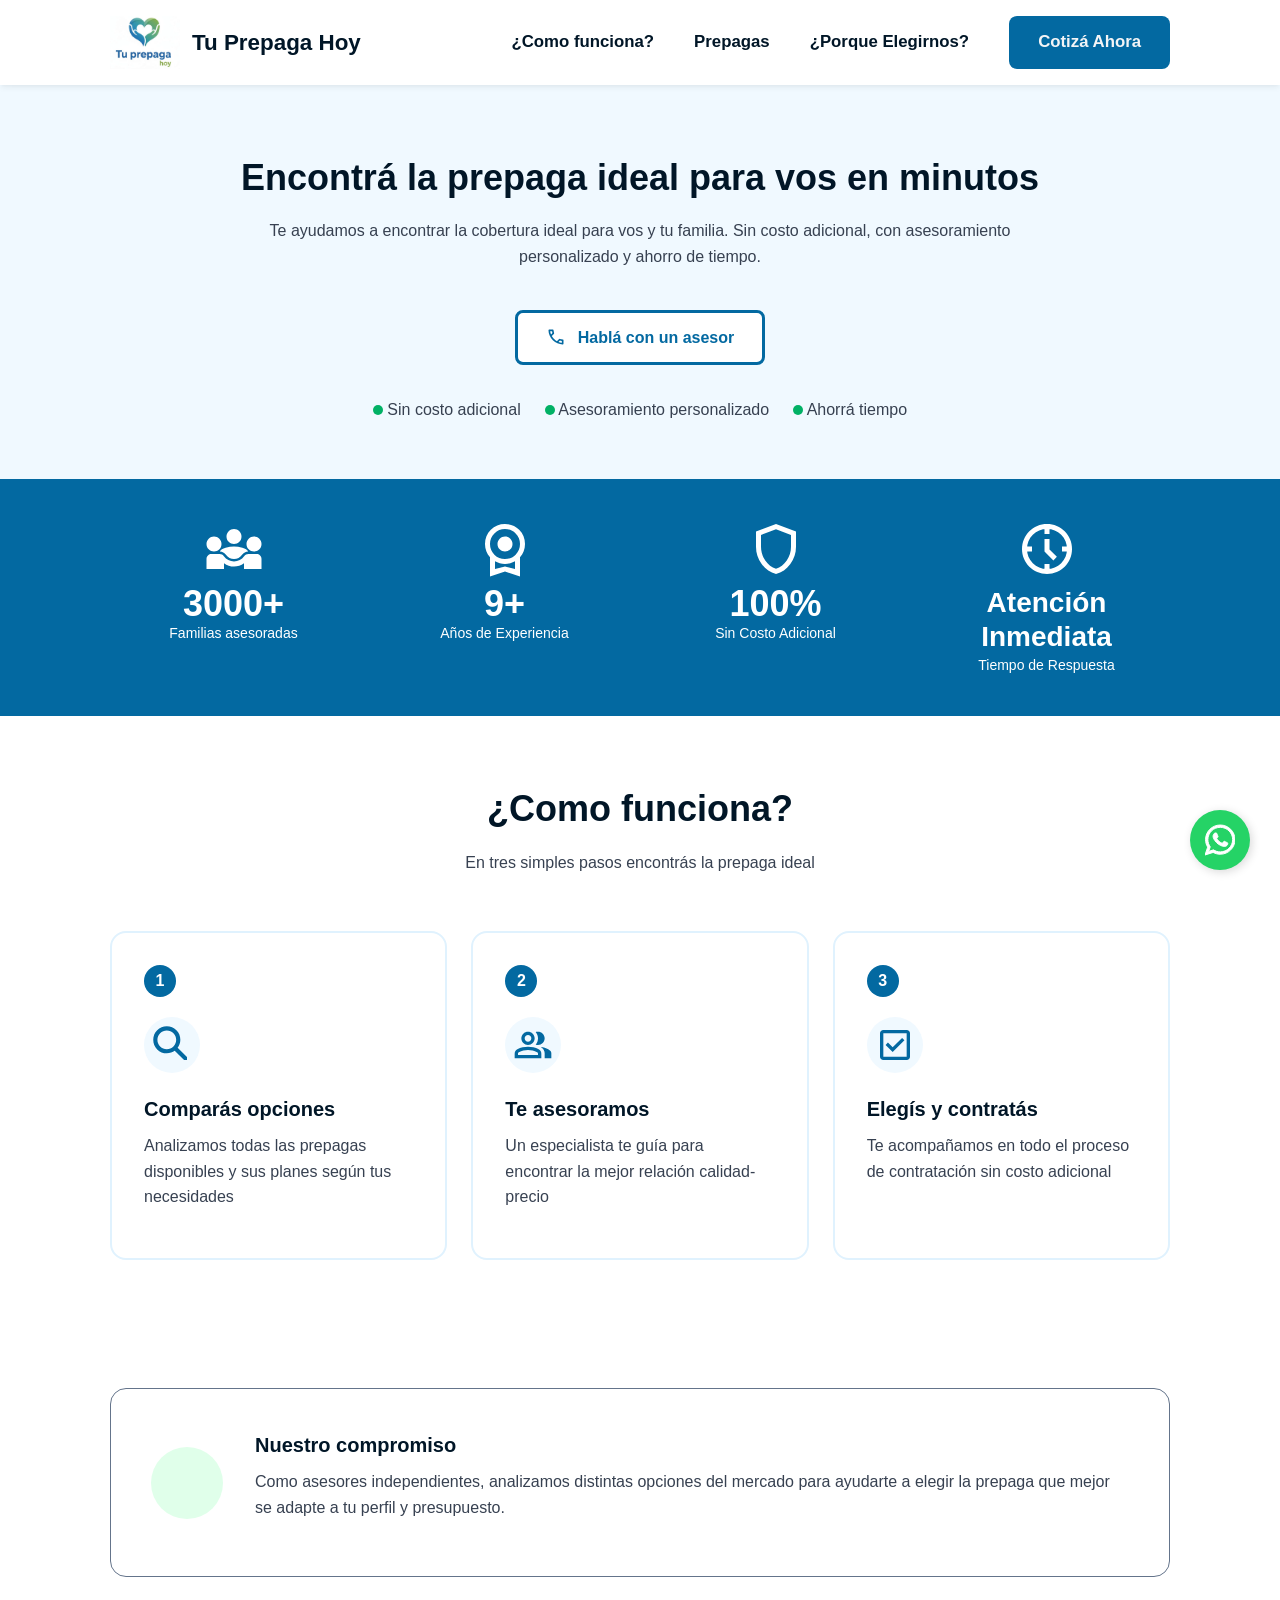
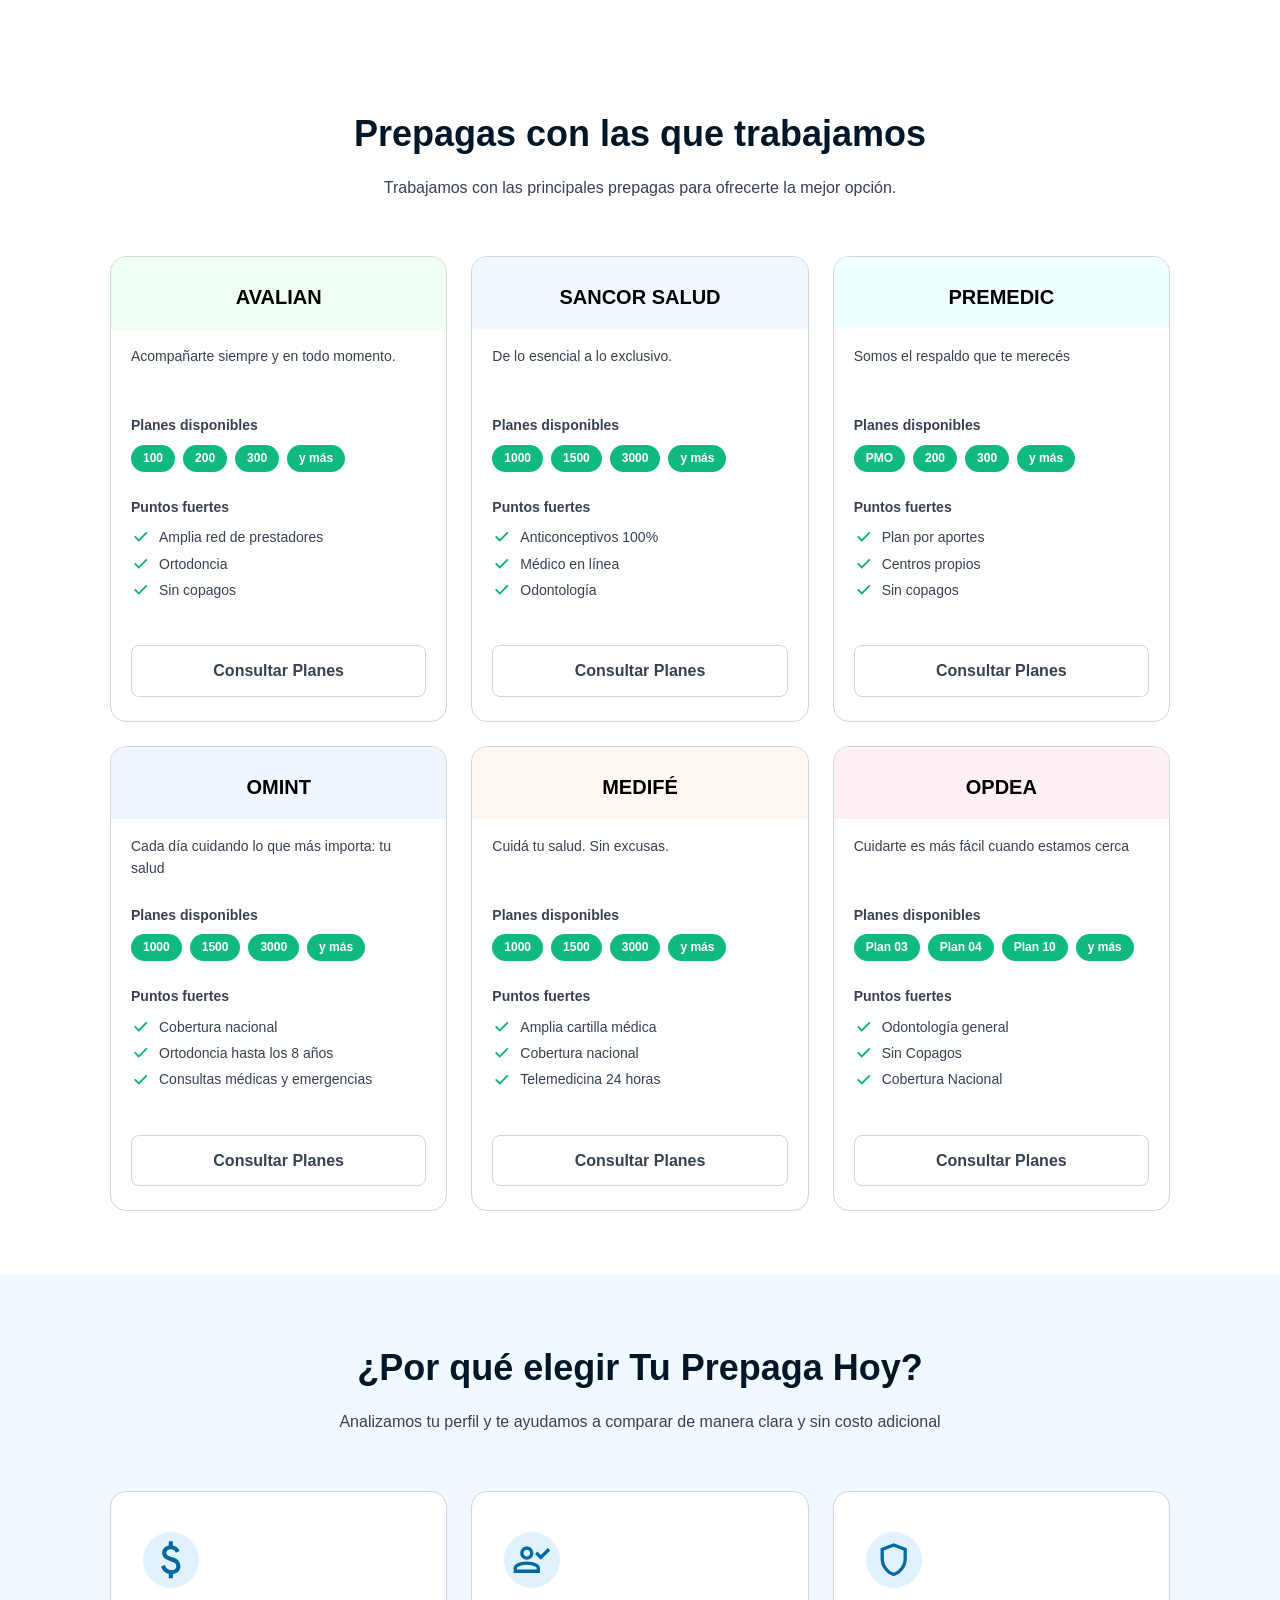
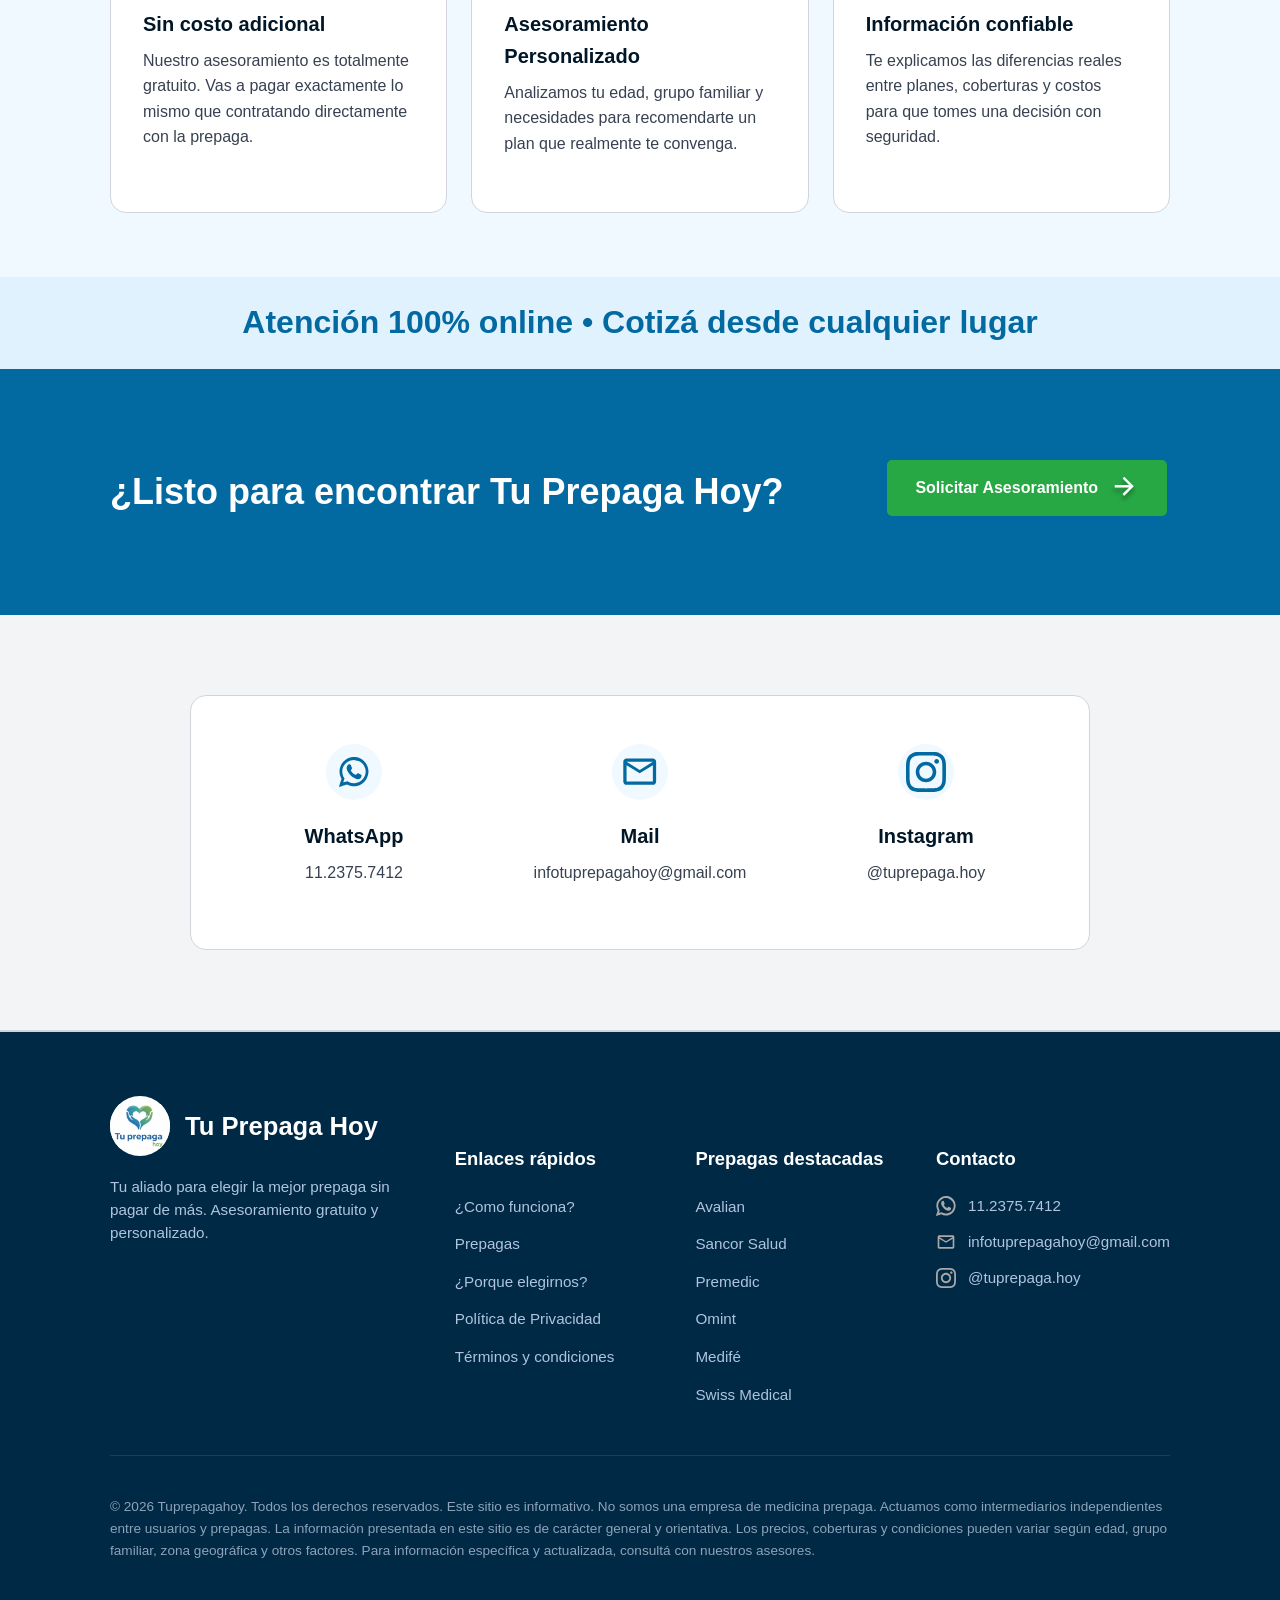
==== commit b932b9f4: "Cambio Swiss por Opdea" ====
--- a/index.html
+++ b/index.html
@@ -23,6 +23,20 @@
 
       gtag("config", "G-STH81MW0H1");
     </script>
+    <!-- Google tag (gtag.js) -->
+<script async src="https://www.googletagmanager.com/gtag/js?id=AW-18139833175"></script>
+<script>
+  window.dataLayer = window.dataLayer || [];
+  function gtag(){dataLayer.push(arguments);}
+  gtag('js', new Date());
+
+  gtag('config', 'AW-18139833175');
+</script>
+<!-- Event snippet for Contacto conversion page -->
+<script>
+  gtag('event', 'conversion', {'send_to': 'AW-18139833175/7CaXCIuo_cscENfG38lD'});
+</script>
+
   </head>
 
   <body>
@@ -970,16 +984,16 @@
 
           <article class="prepaga-card swiss">
             <div class="prepaga-header">
-              <h3 class="prepaga-name">SWISS MEDICAL</h3>
+              <h3 class="prepaga-name">OPDEA</h3>
             </div>
             <div class="prepaga-body">
               <p class="prepaga-tagline">
-                Cuidar tu salud y la de tu familia es lo más importante
+                Cuidarte es más fácil cuando estamos cerca
               </p>
               <h4>Planes disponibles</h4>
               <div class="planes-tags">
-                <span class="tag">1000</span><span class="tag">1500</span
-                ><span class="tag">3000</span><span class="tag">y más</span>
+                <span class="tag">Plan 03</span><span class="tag">Plan 04</span
+                ><span class="tag">Plan 10</span><span class="tag">y más</span>
               </div>
               <h4>Puntos fuertes</h4>
               <ul class="puntos-fuertes">
@@ -1037,35 +1051,35 @@
                       />
                     </g>
                   </svg>
-                  Centros médicos propios
-                </li>
-                <li>
-                  <svg
-                    width="20"
-                    height="20"
-                    viewBox="0 0 26 26"
-                    fill="none"
-                    xmlns="http://www.w3.org/2000/svg"
-                  >
-                    <mask
-                      id="mask0_21_656"
-                      style="mask-type: alpha"
-                      maskUnits="userSpaceOnUse"
-                      x="0"
-                      y="0"
-                      width="26"
-                      height="26"
-                    >
-                      <rect width="25.3719" height="25.3719" fill="#D9D9D9" />
-                    </mask>
-                    <g mask="url(#mask0_21_656)">
-                      <path
-                        d="M10.0959 19.029L4.07007 13.0032L5.57652 11.4967L10.0959 16.0161L19.7953 6.31665L21.3018 7.82311L10.0959 19.029Z"
-                        fill="#01B165"
-                      />
-                    </g>
-                  </svg>
-                  Guardia ágil
+                  Sin Copagos
+                </li>
+                <li>
+                  <svg
+                    width="20"
+                    height="20"
+                    viewBox="0 0 26 26"
+                    fill="none"
+                    xmlns="http://www.w3.org/2000/svg"
+                  >
+                    <mask
+                      id="mask0_21_656"
+                      style="mask-type: alpha"
+                      maskUnits="userSpaceOnUse"
+                      x="0"
+                      y="0"
+                      width="26"
+                      height="26"
+                    >
+                      <rect width="25.3719" height="25.3719" fill="#D9D9D9" />
+                    </mask>
+                    <g mask="url(#mask0_21_656)">
+                      <path
+                        d="M10.0959 19.029L4.07007 13.0032L5.57652 11.4967L10.0959 16.0161L19.7953 6.31665L21.3018 7.82311L10.0959 19.029Z"
+                        fill="#01B165"
+                      />
+                    </g>
+                  </svg>
+                  Cobertura Nacional
                 </li>
               </ul>
               <a
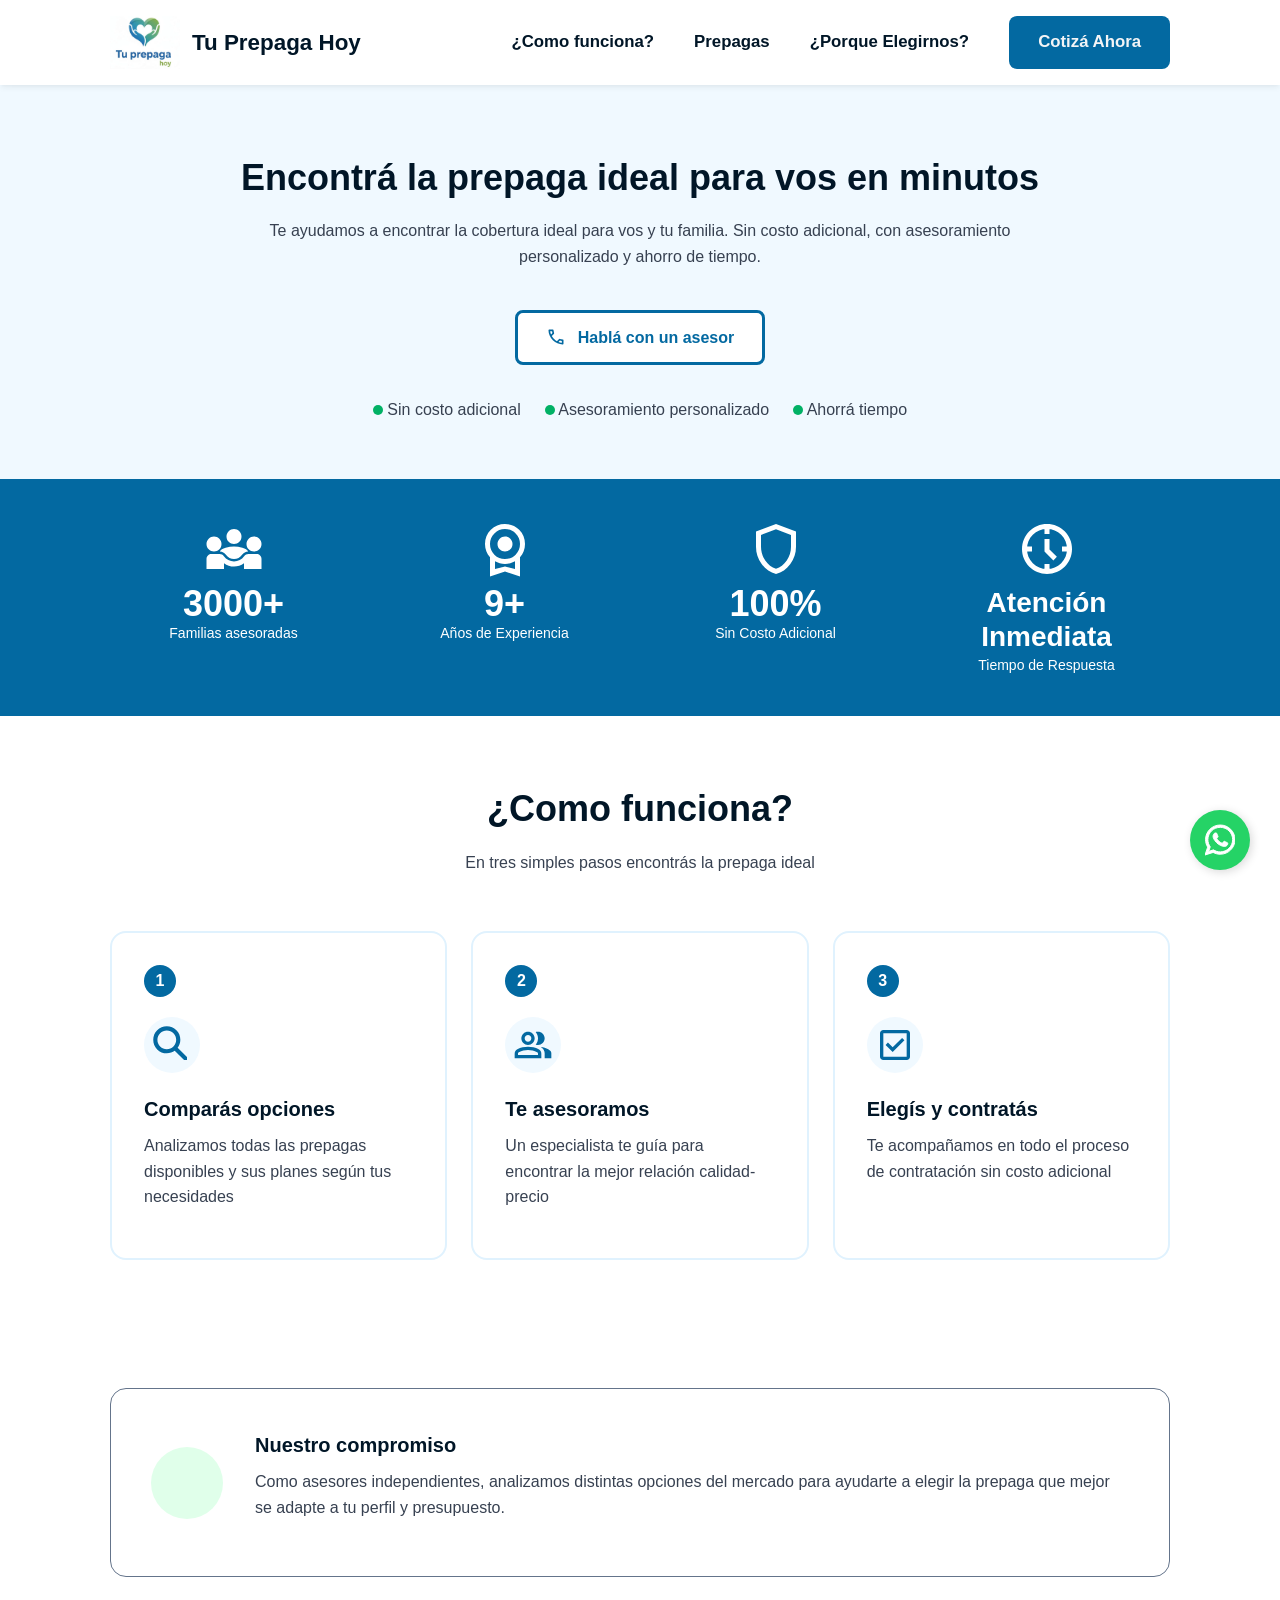
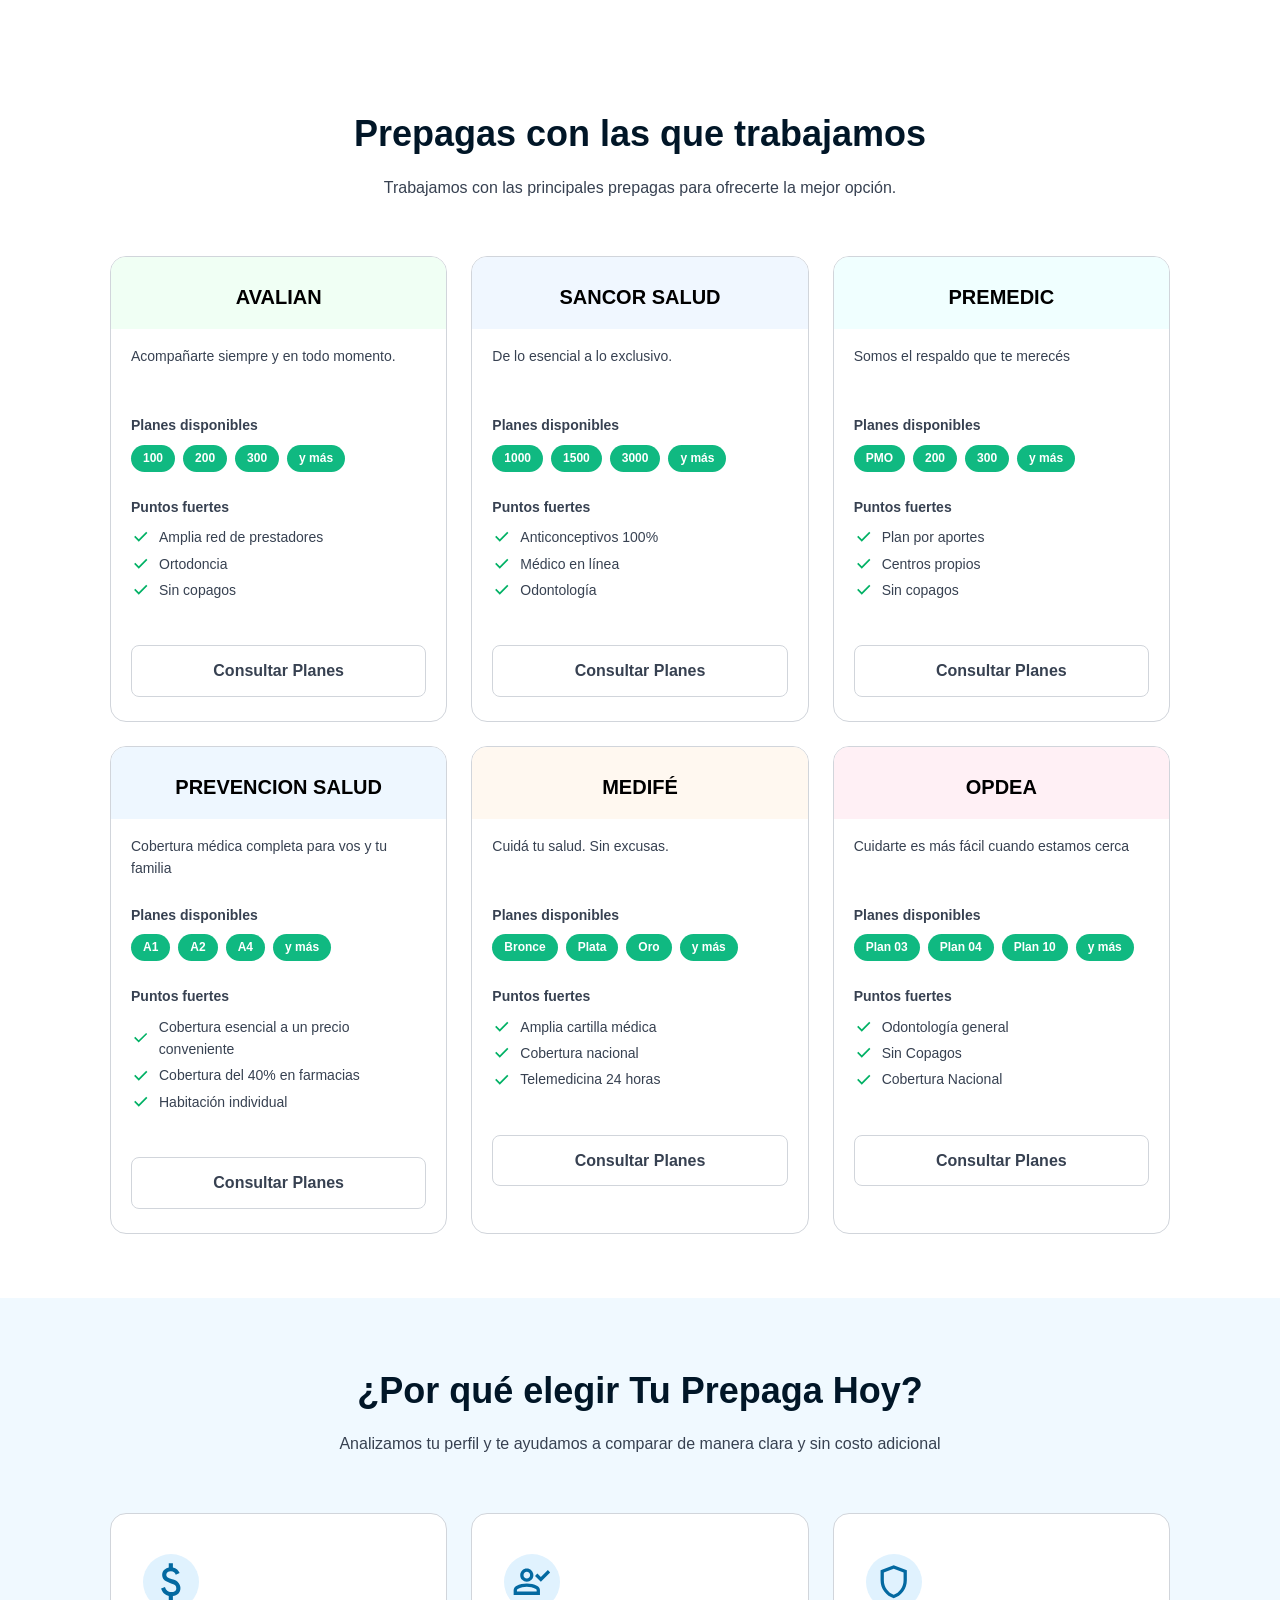
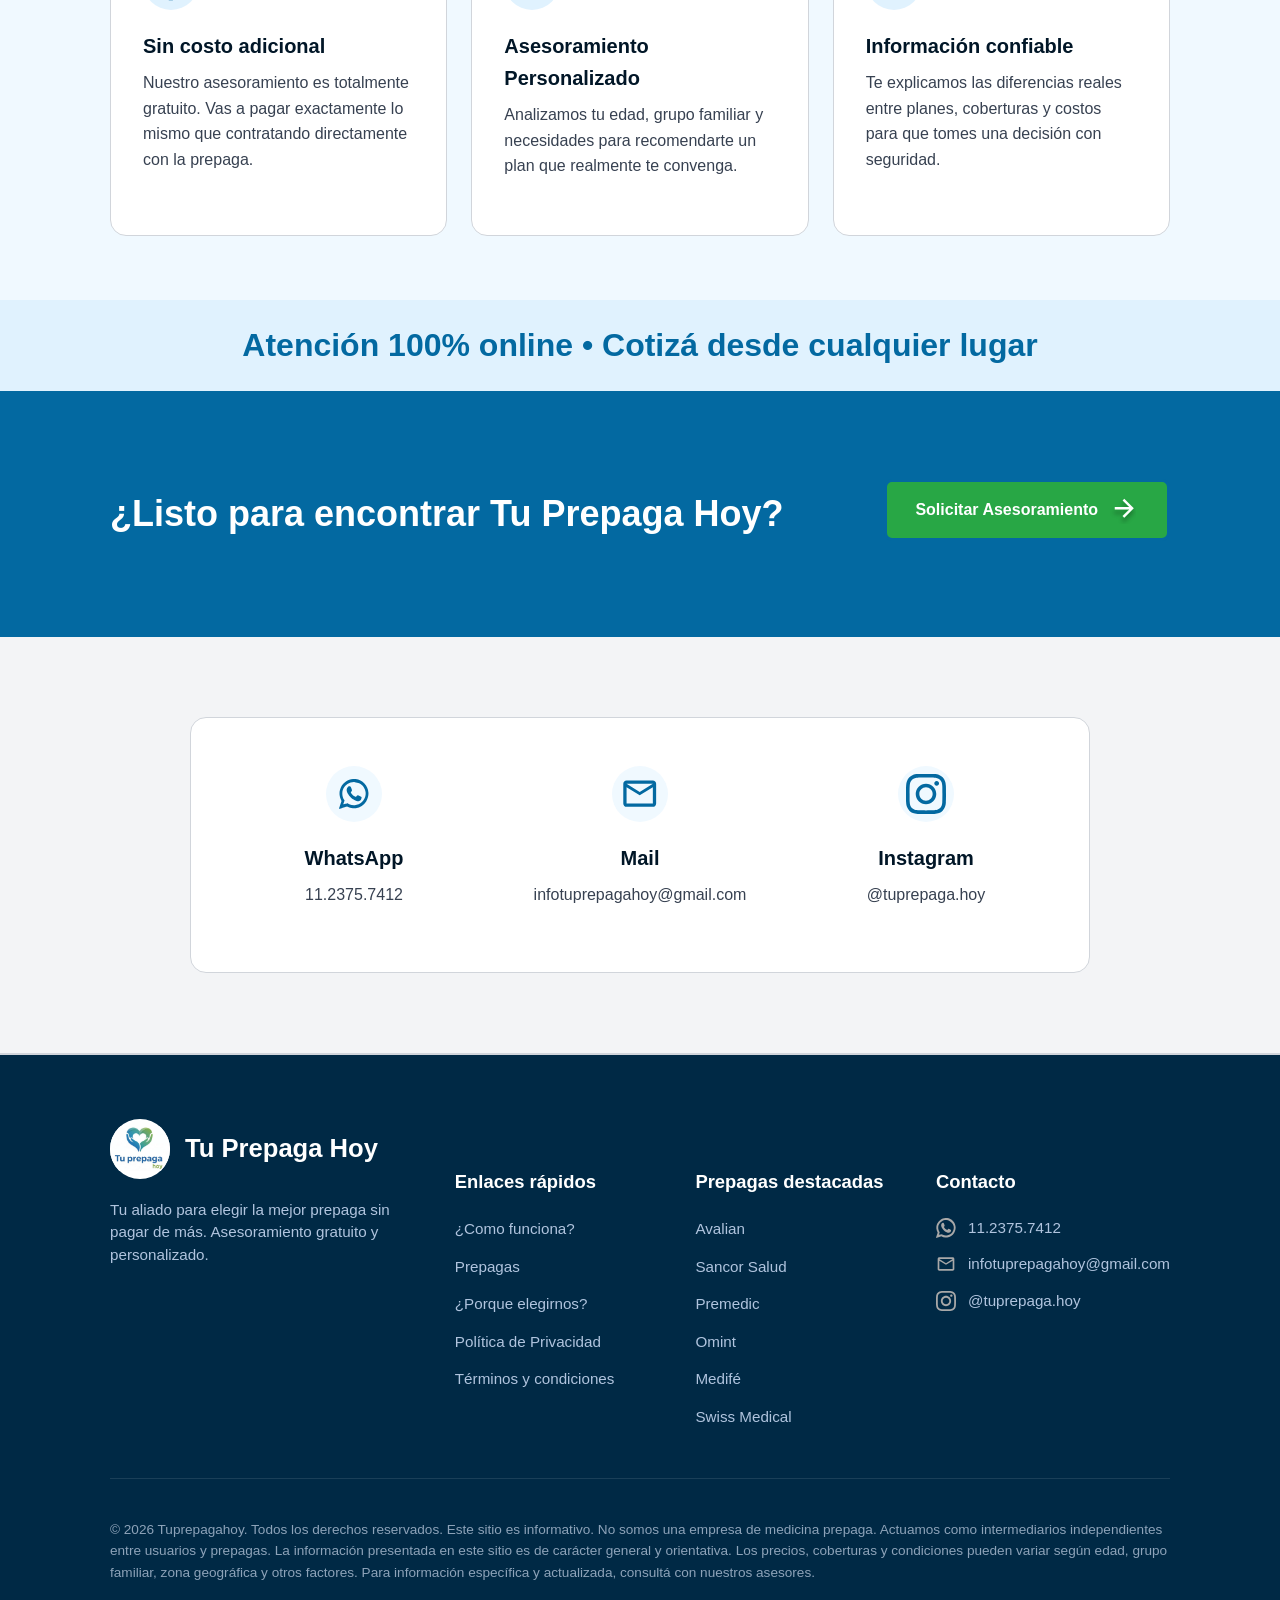
==== commit 30ddb8d0: "Caambio Omint por Prevencion" ====
--- a/index.html
+++ b/index.html
@@ -766,16 +766,16 @@
 
           <article class="prepaga-card omint">
             <div class="prepaga-header">
-              <h3 class="prepaga-name">OMINT</h3>
+              <h3 class="prepaga-name">PREVENCION SALUD</h3>
             </div>
             <div class="prepaga-body">
               <p class="prepaga-tagline">
-                Cada día cuidando lo que más importa: tu salud
+                Cobertura médica completa para vos y tu familia
               </p>
               <h4>Planes disponibles</h4>
               <div class="planes-tags">
-                <span class="tag">1000</span><span class="tag">1500</span
-                ><span class="tag">3000</span><span class="tag">y más</span>
+                <span class="tag">A1</span><span class="tag">A2</span
+                ><span class="tag">A4</span><span class="tag">y más</span>
               </div>
               <h4>Puntos fuertes</h4>
               <ul class="puntos-fuertes">
@@ -805,63 +805,63 @@
                       />
                     </g>
                   </svg>
-                  Cobertura nacional
-                </li>
-                <li>
-                  <svg
-                    width="20"
-                    height="20"
-                    viewBox="0 0 26 26"
-                    fill="none"
-                    xmlns="http://www.w3.org/2000/svg"
-                  >
-                    <mask
-                      id="mask0_21_656"
-                      style="mask-type: alpha"
-                      maskUnits="userSpaceOnUse"
-                      x="0"
-                      y="0"
-                      width="26"
-                      height="26"
-                    >
-                      <rect width="25.3719" height="25.3719" fill="#D9D9D9" />
-                    </mask>
-                    <g mask="url(#mask0_21_656)">
-                      <path
-                        d="M10.0959 19.029L4.07007 13.0032L5.57652 11.4967L10.0959 16.0161L19.7953 6.31665L21.3018 7.82311L10.0959 19.029Z"
-                        fill="#01B165"
-                      />
-                    </g>
-                  </svg>
-                  Ortodoncia hasta los 8 años
-                </li>
-                <li>
-                  <svg
-                    width="20"
-                    height="20"
-                    viewBox="0 0 26 26"
-                    fill="none"
-                    xmlns="http://www.w3.org/2000/svg"
-                  >
-                    <mask
-                      id="mask0_21_656"
-                      style="mask-type: alpha"
-                      maskUnits="userSpaceOnUse"
-                      x="0"
-                      y="0"
-                      width="26"
-                      height="26"
-                    >
-                      <rect width="25.3719" height="25.3719" fill="#D9D9D9" />
-                    </mask>
-                    <g mask="url(#mask0_21_656)">
-                      <path
-                        d="M10.0959 19.029L4.07007 13.0032L5.57652 11.4967L10.0959 16.0161L19.7953 6.31665L21.3018 7.82311L10.0959 19.029Z"
-                        fill="#01B165"
-                      />
-                    </g>
-                  </svg>
-                  Consultas médicas y emergencias
+                  Cobertura esencial a un precio conveniente
+                </li>
+                <li>
+                  <svg
+                    width="20"
+                    height="20"
+                    viewBox="0 0 26 26"
+                    fill="none"
+                    xmlns="http://www.w3.org/2000/svg"
+                  >
+                    <mask
+                      id="mask0_21_656"
+                      style="mask-type: alpha"
+                      maskUnits="userSpaceOnUse"
+                      x="0"
+                      y="0"
+                      width="26"
+                      height="26"
+                    >
+                      <rect width="25.3719" height="25.3719" fill="#D9D9D9" />
+                    </mask>
+                    <g mask="url(#mask0_21_656)">
+                      <path
+                        d="M10.0959 19.029L4.07007 13.0032L5.57652 11.4967L10.0959 16.0161L19.7953 6.31665L21.3018 7.82311L10.0959 19.029Z"
+                        fill="#01B165"
+                      />
+                    </g>
+                  </svg>
+                  Cobertura del 40% en farmacias
+                </li>
+                <li>
+                  <svg
+                    width="20"
+                    height="20"
+                    viewBox="0 0 26 26"
+                    fill="none"
+                    xmlns="http://www.w3.org/2000/svg"
+                  >
+                    <mask
+                      id="mask0_21_656"
+                      style="mask-type: alpha"
+                      maskUnits="userSpaceOnUse"
+                      x="0"
+                      y="0"
+                      width="26"
+                      height="26"
+                    >
+                      <rect width="25.3719" height="25.3719" fill="#D9D9D9" />
+                    </mask>
+                    <g mask="url(#mask0_21_656)">
+                      <path
+                        d="M10.0959 19.029L4.07007 13.0032L5.57652 11.4967L10.0959 16.0161L19.7953 6.31665L21.3018 7.82311L10.0959 19.029Z"
+                        fill="#01B165"
+                      />
+                    </g>
+                  </svg>
+                  Habitación individual
                 </li>
               </ul>
               <a
@@ -882,8 +882,8 @@
               <p class="prepaga-tagline">Cuidá tu salud. Sin excusas.</p>
               <h4>Planes disponibles</h4>
               <div class="planes-tags">
-                <span class="tag">1000</span><span class="tag">1500</span
-                ><span class="tag">3000</span><span class="tag">y más</span>
+                <span class="tag">Bronce</span><span class="tag">Plata</span
+                ><span class="tag">Oro</span><span class="tag">y más</span>
               </div>
               <h4>Puntos fuertes</h4>
               <ul class="puntos-fuertes">
